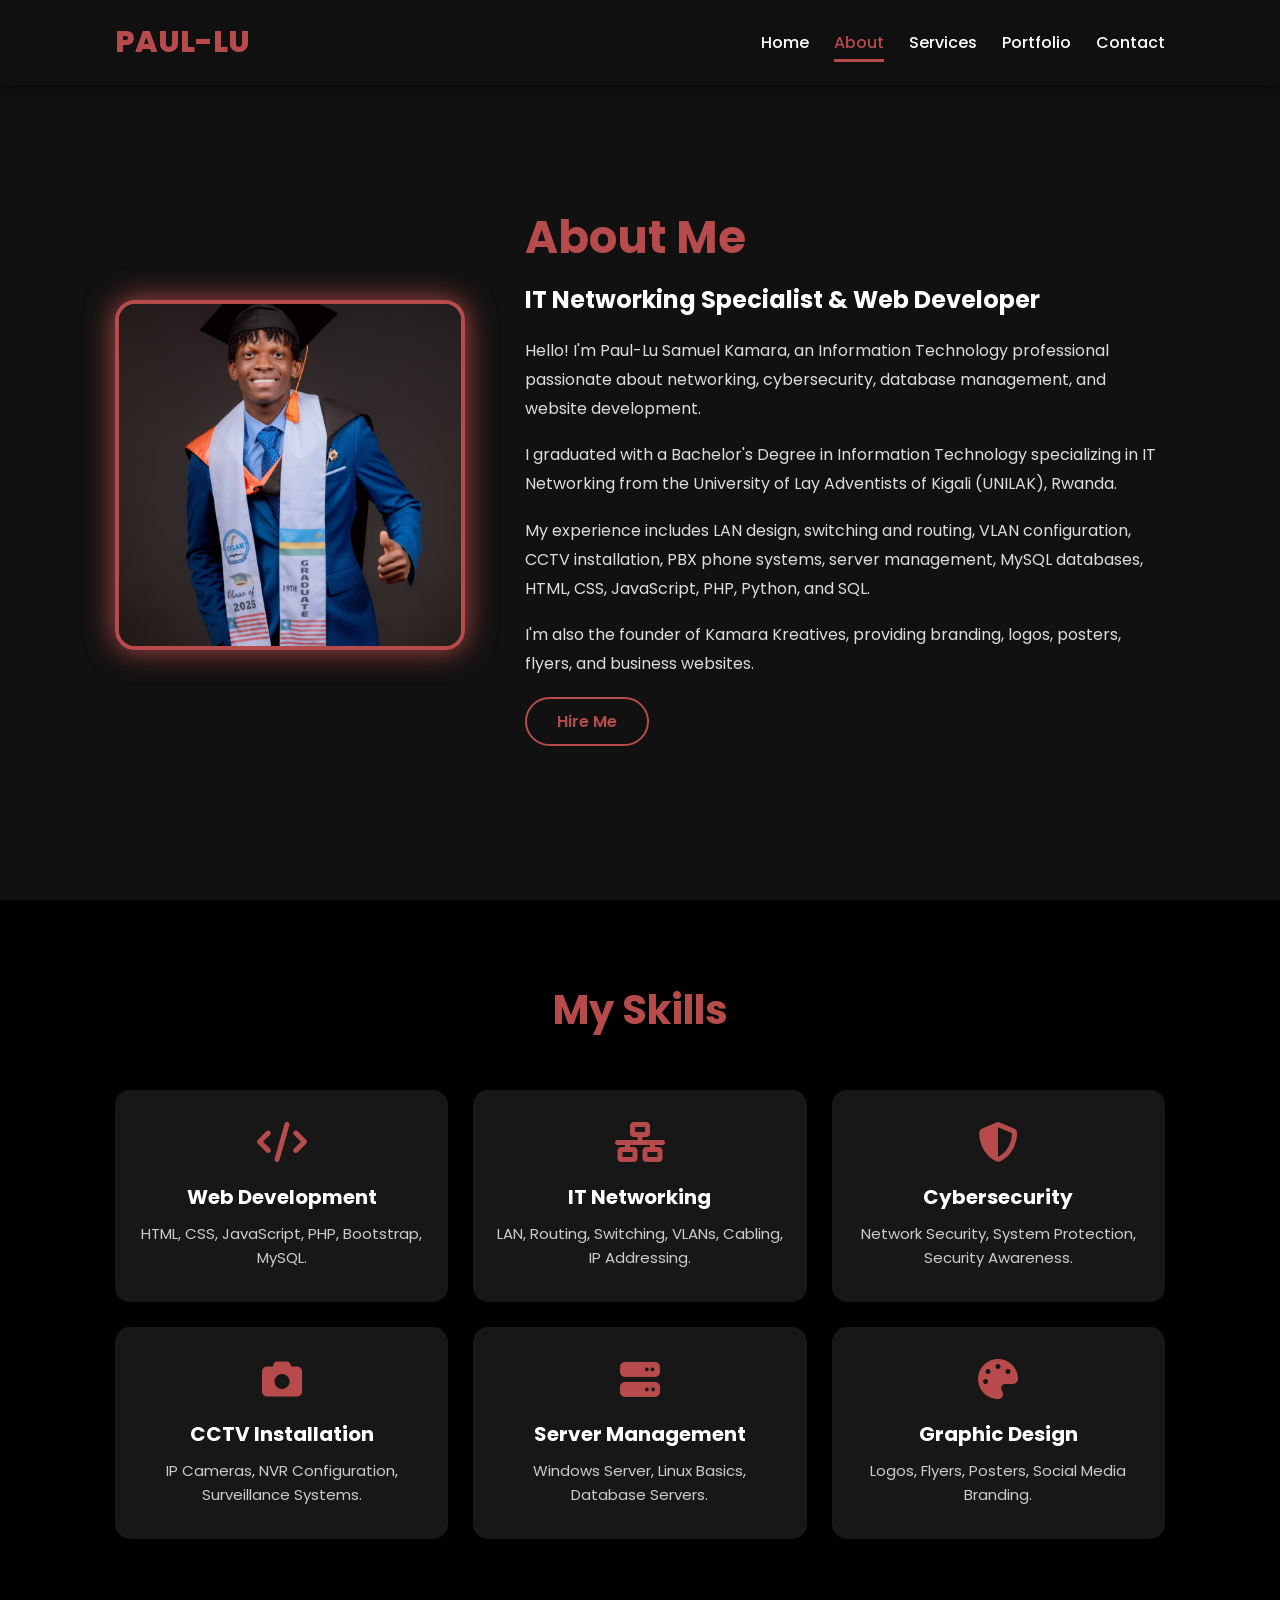
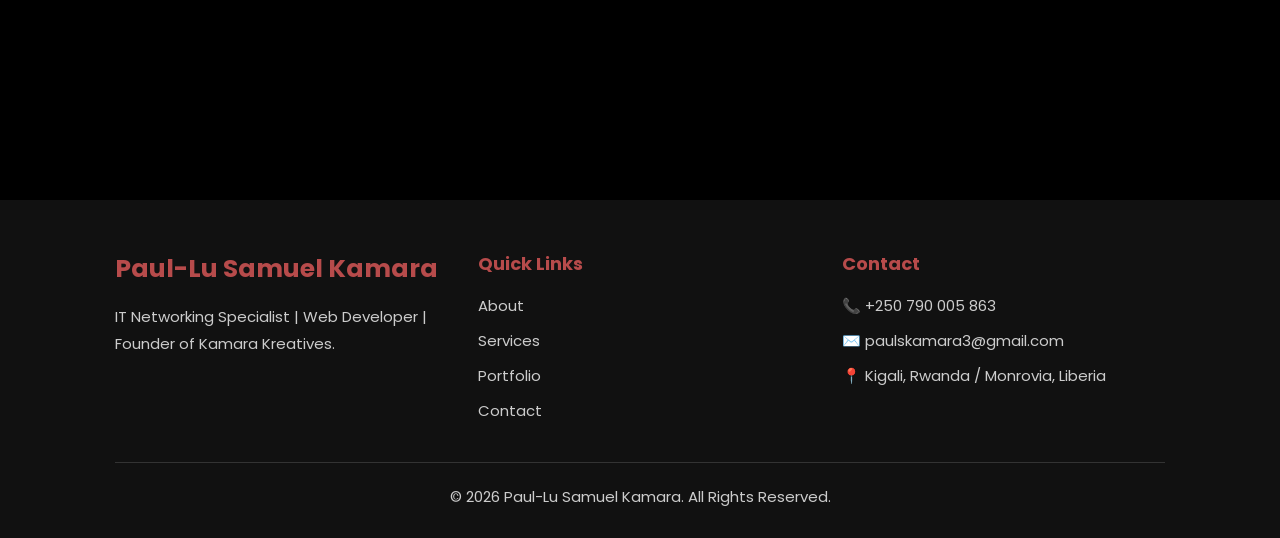
==== about.html @ 8c5c1262 "Add files via upload hi" ====
<!DOCTYPE html>
<html lang="en">
<head>
    <meta charset="UTF-8">
    <meta name="viewport" content="width=device-width, initial-scale=1.0">
    <title>About Paul-Lu Samuel Kamara</title>

    <link rel="stylesheet"
          href="https://cdnjs.cloudflare.com/ajax/libs/font-awesome/6.5.2/css/all.min.css">
    <link rel="stylesheet" href="style.css">
</head>

<body>

<header class="header">
    <a href="index.html" class="logo">PAUL-LU</a>

    <nav class="navbar">
        <ul>
            <li><a href="index.html">Home</a></li>
            <li><a href="about.html" class="active">About</a></li>
            <li><a href="services.html">Services</a></li>
            <li><a href="portfolio.html">Portfolio</a></li>
            <li><a href="contact.html">Contact</a></li>
        </ul>
    </nav>
</header>

<!-- ABOUT -->
<section class="about">
    <div class="about-img">
        <img src="Paul-Lu.jpeg" alt="Paul-Lu Samuel Kamara">
    </div>

    <div class="about-content">
        <h1>About Me</h1>
        <h3>IT Networking Specialist & Web Developer</h3>

        <p>
            Hello! I'm Paul-Lu Samuel Kamara, an Information Technology professional
            passionate about networking, cybersecurity, database management,
            and website development.
        </p>

        <p>
            I graduated with a Bachelor's Degree in Information Technology
            specializing in IT Networking from the University of Lay Adventists of Kigali (UNILAK), Rwanda.
        </p>

        <p>
            My experience includes LAN design, switching and routing,
            VLAN configuration, CCTV installation, PBX phone systems,
            server management, MySQL databases, HTML, CSS, JavaScript,
            PHP, Python, and SQL.
        </p>

        <p>
            I'm also the founder of Kamara Kreatives, providing branding,
            logos, posters, flyers, and business websites.
        </p>

        <a href="contact.html" class="btn">Hire Me</a>
    </div>
</section>

<!-- SKILLS -->
<section class="skills">
    <div class="section-title">
        <h1>My Skills</h1>
    </div>

    <div class="skills-grid">
        <div class="skill-box">
            <i class="fa-solid fa-code"></i>
            <h3>Web Development</h3>
            <p>HTML, CSS, JavaScript, PHP, Bootstrap, MySQL.</p>
        </div>

        <div class="skill-box">
            <i class="fa-solid fa-network-wired"></i>
            <h3>IT Networking</h3>
            <p>LAN, Routing, Switching, VLANs, Cabling, IP Addressing.</p>
        </div>

        <div class="skill-box">
            <i class="fa-solid fa-shield-halved"></i>
            <h3>Cybersecurity</h3>
            <p>Network Security, System Protection, Security Awareness.</p>
        </div>

        <div class="skill-box">
            <i class="fa-solid fa-camera"></i>
            <h3>CCTV Installation</h3>
            <p>IP Cameras, NVR Configuration, Surveillance Systems.</p>
        </div>

        <div class="skill-box">
            <i class="fa-solid fa-server"></i>
            <h3>Server Management</h3>
            <p>Windows Server, Linux Basics, Database Servers.</p>
        </div>

        <div class="skill-box">
            <i class="fa-solid fa-palette"></i>
            <h3>Graphic Design</h3>
            <p>Logos, Flyers, Posters, Social Media Branding.</p>
        </div>
    </div>
</section>

<footer class="footer">
    <div class="footer-container">
        <div>
            <h2>Paul-Lu Samuel Kamara</h2>
            <p>IT Networking Specialist | Web Developer | Founder of Kamara Kreatives.</p>
        </div>

        <div>
            <h3>Quick Links</h3>
            <a href="about.html">About</a>
            <a href="services.html">Services</a>
            <a href="portfolio.html">Portfolio</a>
            <a href="contact.html">Contact</a>
        </div>

        <div>
            <h3>Contact</h3>
            <p>📞 +250 790 005 863</p>
            <p>✉️ paulskamara3@gmail.com</p>
            <p>📍 Kigali, Rwanda / Monrovia, Liberia</p>
        </div>
    </div>

    <hr>

    <p class="copyright">
        © 2026 Paul-Lu Samuel Kamara. All Rights Reserved.
    </p>
</footer>

</body>
</html>
---- style.css ----
/* =========================================================
   PAUL-LU SAMUEL KAMARA PORTFOLIO
   MAIN STYLE SHEET
========================================================= */

/* =========================================================
   GOOGLE FONT
========================================================= */

@import url('https://fonts.googleapis.com/css2?family=Poppins:wght@100;200;300;400;500;600;700;800&display=swap');


/* =========================================================
   GLOBAL RESET
========================================================= */

* {
    margin: 0;
    padding: 0;
    box-sizing: border-box;
    text-decoration: none;
    list-style: none;
    border: none;
    outline: none;
    font-family: 'Poppins', sans-serif;
    scroll-behavior: smooth;
}

html {
    font-size: 62.5%;
}

body {
    width: 100%;
    min-height: 100vh;
    overflow-x: hidden;
    background: #000;
    color: #fff;
}


/* =========================================================
   COLORS
========================================================= */

/*
   Main Red: #b74b4b
   Black:    #000000
   Dark:     #111111
   White:    #ffffff
*/


/* =========================================================
   HEADER
========================================================= */

header {
    position: fixed;
    top: 0;
    left: 0;
    width: 100%;
    padding: 2rem 9%;
    background: rgba(17, 17, 17, 0.97);
    display: flex;
    justify-content: space-between;
    align-items: center;
    box-shadow: 0 2px 15px rgba(0, 0, 0, 0.5);
    z-index: 1000;
}


/* =========================================================
   LOGO
========================================================= */

.logo {
    font-size: 3rem;
    color: #b74b4b;
    font-weight: 800;
    cursor: pointer;
    transition: 0.3s ease;
}

.logo:hover {
    color: #fff;
    transform: scale(1.08);
}


/* =========================================================
   NAVIGATION
========================================================= */

nav {
    display: flex;
    align-items: center;
    gap: 3rem;
}

nav ul {
    display: flex;
    align-items: center;
    gap: 2.5rem;
}

nav ul li a {
    color: #fff;
    font-size: 1.6rem;
    font-weight: 500;
    transition: 0.3s ease;
    padding-bottom: 0.5rem;
    border-bottom: 3px solid transparent;
}

nav ul li a:hover,
nav ul li a.active {
    color: #b74b4b;
    border-bottom: 3px solid #b74b4b;
}


/* =========================================================
   SEARCH FORM
========================================================= */

.search-form {
    display: flex;
    align-items: center;
    border: 2px solid #b74b4b;
    border-radius: 3rem;
    overflow: hidden;
}

.search-form input {
    width: 18rem;
    padding: 1rem 1.5rem;
    background: transparent;
    color: #fff;
    font-size: 1.4rem;
}

.search-form input::placeholder {
    color: #ccc;
}

.search-form button {
    background: #b74b4b;
    color: #fff;
    padding: 1rem 1.5rem;
    cursor: pointer;
    font-size: 1.5rem;
    transition: 0.3s ease;
}

.search-form button:hover {
    background: #fff;
    color: #b74b4b;
}


/* =========================================================
   GENERAL SECTION
========================================================= */

section {
    width: 100%;
    min-height: 100vh;
    padding: 10rem 9% 5rem;
}


/* =========================================================
   HOME SECTION
========================================================= */

.home {
    display: flex;
    justify-content: center;
    align-items: center;
    gap: 8rem;
    background: #000;
}


/* =========================================================
   HOME IMAGE
========================================================= */

.home-img {
    display: flex;
    justify-content: center;
    align-items: center;
}

.home-img img {
    width: 33rem;
    height: 33rem;
    object-fit: cover;
    border-radius: 50%;
    border: 4px solid #b74b4b;
    box-shadow: 0 0 30px #b74b4b;
    cursor: pointer;
    transition: 0.4s ease;
}

.home-img img:hover {
    transform: scale(1.05);
    box-shadow: 0 0 45px #b74b4b;
}


/* =========================================================
   HOME CONTENT
========================================================= */

.home-content {
    max-width: 65rem;
}

.home-content h1 {
    font-size: 5rem;
    font-weight: 700;
    color: #fff;
}

.home-content h2 {
    font-size: 3.5rem;
    font-weight: 700;
    margin-top: 0.5rem;
}

.home-content h2 span {
    color: #b74b4b;
}

.home-content h3 {
    font-size: 2.8rem;
    margin: 1rem 0;
}

.home-content p {
    font-size: 1.6rem;
    color: #ddd;
    line-height: 1.8;
    margin: 2rem 0;
}


/* =========================================================
   TYPING TEXT
========================================================= */

.typing-text {
    font-size: 2.8rem;
    font-weight: 600;
    margin-top: 1rem;
}

.typing-text span {
    position: relative;
    color: #b74b4b;
}

.typing-text span::before {
    content: "Web Developer";
    color: #b74b4b;
    animation: words 15s infinite;
}

.typing-text span::after {
    content: "";
    position: absolute;
    right: -8px;
    top: 0;
    width: 3px;
    height: 100%;
    background: #b74b4b;
    animation: cursor 0.8s infinite;
}


/* =========================================================
   TYPING ANIMATIONS
========================================================= */

@keyframes cursor {

    0%,
    50% {
        opacity: 1;
    }

    51%,
    100% {
        opacity: 0;
    }
}

@keyframes words {

    0%,
    20% {
        content: "Web Developer";
    }

    21%,
    40% {
        content: "IT Networking Specialist";
    }

    41%,
    60% {
        content: "PHP & MySQL Developer";
    }

    61%,
    80% {
        content: "Graphic Designer";
    }

    81%,
    100% {
        content: "Founder of Kamara Kreatives";
    }
}


/* =========================================================
   BUTTON
========================================================= */

.btn {
    display: inline-block;
    padding: 1rem 3rem;
    background: transparent;
    color: #b74b4b;
    border: 2px solid #b74b4b;
    border-radius: 4rem;
    font-size: 1.6rem;
    font-weight: 600;
    transition: 0.3s ease;
    cursor: pointer;
}

.btn:hover {
    background: #b74b4b;
    color: #000;
    box-shadow: 0 0 25px #b74b4b;
    transform: translateY(-3px);
}


/* =========================================================
   SOCIAL ICONS
========================================================= */

.social-icons {
    display: flex;
    gap: 1.5rem;
    margin-top: 3rem;
}

.social-icons a {
    width: 4.5rem;
    height: 4.5rem;
    display: flex;
    justify-content: center;
    align-items: center;
    border: 2px solid #b74b4b;
    border-radius: 50%;
    color: #b74b4b;
    font-size: 2rem;
    transition: 0.3s ease;
}

.social-icons a:hover {
    background: #b74b4b;
    color: #000;
    transform: translateY(-6px) scale(1.05);
    box-shadow: 0 0 20px #b74b4b;
}


/* =========================================================
   ABOUT SECTION
========================================================= */

.about {
    display: flex;
    justify-content: center;
    align-items: center;
    gap: 6rem;
    background: #111;
    padding-top: 12rem;
    padding-bottom: 7rem;
    flex-wrap: wrap;
}


/* =========================================================
   ABOUT IMAGE
========================================================= */

.about-img {
    display: flex;
    justify-content: center;
    align-items: center;
}

.about-img img {
    width: 35rem;
    height: 35rem;
    object-fit: cover;
    border-radius: 2rem;
    border: 4px solid #b74b4b;
    box-shadow: 0 0 30px #b74b4b;
    transition: 0.4s ease;
}

.about-img img:hover {
    transform: scale(1.03);
}


/* =========================================================
   ABOUT CONTENT
========================================================= */

.about-content {
    flex: 1;
    min-width: 30rem;
    max-width: 70rem;
}

.about-content h1 {
    font-size: 4.5rem;
    color: #b74b4b;
    margin-bottom: 1rem;
}

.about-content h3 {
    font-size: 2.4rem;
    color: #fff;
    margin-bottom: 2rem;
}

.about-content p {
    font-size: 1.6rem;
    line-height: 1.8;
    color: #ddd;
    margin-bottom: 1.8rem;
}


/* =========================================================
   SECTION TITLE
========================================================= */

.section-title {
    text-align: center;
    margin-bottom: 5rem;
}

.section-title h1 {
    font-size: 4rem;
    color: #b74b4b;
}

.section-title p {
    font-size: 1.6rem;
    color: #ccc;
    margin-top: 1rem;
}


/* =========================================================
   SKILLS SECTION
========================================================= */

.skills {
    background: #000;
    padding: 8rem 9%;
}

.skills-grid {
    display: grid;
    grid-template-columns: repeat(
        auto-fit,
        minmax(25rem, 1fr)
    );
    gap: 2.5rem;
}


/* =========================================================
   SKILL BOX
========================================================= */

.skill-box {
    background: #171717;
    padding: 3rem 2rem;
    border-radius: 1.5rem;
    text-align: center;
    border: 2px solid transparent;
    transition: 0.4s ease;
}

.skill-box:hover {
    border-color: #b74b4b;
    transform: translateY(-1rem);
    box-shadow: 0 0 25px rgba(183, 75, 75, 0.5);
}

.skill-box i {
    font-size: 4rem;
    color: #b74b4b;
    margin-bottom: 2rem;
}

.skill-box h3 {
    font-size: 2rem;
    color: #fff;
    margin-bottom: 1rem;
}

.skill-box p {
    font-size: 1.5rem;
    line-height: 1.6;
    color: #ccc;
}


/* =========================================================
   PRODUCTS / SERVICES
========================================================= */

.products {
    width: 100%;
    min-height: auto;
    padding: 8rem 9%;
    background: #111;
}

.products-content-one {
    text-align: center;
    margin-bottom: 4rem;
}

.products-content-one .text-1 {
    font-size: 4rem;
    color: #b74b4b;
}


/* =========================================================
   CARD CONTAINER
========================================================= */

.card-container {
    display: grid;
    grid-template-columns: repeat(
        auto-fit,
        minmax(25rem, 1fr)
    );
    gap: 2.5rem;
}


/* =========================================================
   CARDS
========================================================= */

.card {
    background: #1b1b1b;
    display: flex;
    flex-direction: column;
    align-items: center;
    text-align: center;
    padding: 3rem 2rem;
    border: 2px solid #333;
    border-radius: 2rem;
    transition: 0.4s ease;
}

.card:hover {
    background: #b74b4b;
    border-color: #b74b4b;
    transform: translateY(-1rem);
    box-shadow: 0 0 25px rgba(183, 75, 75, 0.5);
}

.card i {
    font-size: 5rem;
    color: #b74b4b;
    margin-bottom: 1.5rem;
    transition: 0.3s ease;
}

.card h1 {
    font-size: 2.2rem;
    color: #fff;
    margin-bottom: 1rem;
}

.card p {
    font-size: 1.5rem;
    line-height: 1.7;
    color: #ccc;
}

.card:hover i,
.card:hover h1,
.card:hover p {
    color: #000;
}


/* =========================================================
   READ MORE BUTTON
========================================================= */

.read-more {
    display: inline-block;
    width: 12rem;
    padding: 1rem;
    margin-top: 2rem;
    background: #b74b4b;
    color: #fff;
    border-radius: 3rem;
    font-size: 1.3rem;
    font-weight: 600;
    transition: 0.3s ease;
}

.read-more:hover {
    background: #fff;
    color: #b74b4b;
}


/* =========================================================
   FOOTER
========================================================= */

.footer {
    width: 100%;
    background: #111;
    padding: 5rem 9% 2rem;
}

.footer-container {
    display: grid;
    grid-template-columns: repeat(
        auto-fit,
        minmax(25rem, 1fr)
    );
    gap: 4rem;
}

.footer h2 {
    font-size: 2.5rem;
    color: #b74b4b;
    margin-bottom: 1.5rem;
}

.footer h3 {
    font-size: 1.8rem;
    color: #b74b4b;
    margin-bottom: 1.5rem;
}

.footer p,
.footer a {
    display: block;
    color: #ccc;
    font-size: 1.5rem;
    line-height: 1.8;
    margin-bottom: 0.8rem;
}

.footer a {
    transition: 0.3s ease;
}

.footer a:hover {
    color: #b74b4b;
    padding-left: 5px;
}

.footer hr {
    border: 0;
    border-top: 1px solid #333;
    margin: 3rem 0 2rem;
}

.copyright {
    text-align: center;
    color: #888;
    font-size: 1.4rem;
}


/* =========================================================
   FOOTER SOCIALS
========================================================= */

.socials {
    display: flex;
    gap: 1rem;
    margin-top: 1.5rem;
}

.socials a {
    width: 4rem;
    height: 4rem;
    display: flex;
    justify-content: center;
    align-items: center;
    border-radius: 50%;
    background: #222;
    color: #fff;
    font-size: 1.8rem;
    transition: 0.3s ease;
}

.socials a:hover {
    background: #b74b4b;
    color: #000;
    transform: translateY(-5px);
}


/* =========================================================
   HERO SECTION
   FOR FUTURE PAGES
========================================================= */

.hero {
    width: 100%;
    min-height: 100vh;
    display: flex;
    justify-content: space-between;
    align-items: center;
    padding: 12rem 9% 6rem;
    background: #111;
}

.hero .content-one {
    max-width: 60rem;
}

.hero .content-one .text-1 {
    color: #fff;
    font-size: 5rem;
}

.hero .content-one .text-2 {
    color: #fff;
    font-size: 3rem;
}

.hero .content-one .text-3 {
    color: #b74b4b;
    font-size: 1.8rem;
}


/* =========================================================
   LEARN MORE
========================================================= */

.learn-more {
    display: inline-block;
    background: #b74b4b;
    padding: 1rem 2rem;
    color: #fff;
    margin-top: 1rem;
    font-size: 1.5rem;
    font-weight: 600;
    border-radius: 3rem;
    transition: 0.3s ease;
}

.learn-more:hover {
    background: #fff;
    color: #b74b4b;
}


/* =========================================================
   TABLET
========================================================= */

@media (max-width: 1100px) {

    html {
        font-size: 58%;
    }

    header {
        padding: 2rem 5%;
    }

    section {
        padding-left: 5%;
        padding-right: 5%;
    }

    .home {
        gap: 5rem;
    }

    .home-img img {
        width: 28rem;
        height: 28rem;
    }

}


/* =========================================================
   TABLET / SMALL LAPTOP
========================================================= */

@media (max-width: 900px) {

    header {
        flex-direction: column;
        gap: 1.5rem;
    }

    nav {
        flex-direction: column;
        width: 100%;
    }

    nav ul {
        justify-content: center;
        flex-wrap: wrap;
    }

    .search-form {
        width: 100%;
        max-width: 32rem;
    }

    .search-form input {
        width: 100%;
    }

    .home {
        flex-direction: column-reverse;
        text-align: center;
        gap: 4rem;
        padding-top: 18rem;
    }

    .home-content {
        max-width: 70rem;
    }

    .social-icons {
        justify-content: center;
    }

    .about {
        flex-direction: column;
        text-align: center;
        padding-top: 18rem;
    }

    .about-content {
        max-width: 70rem;
    }

    .hero {
        flex-direction: column;
        text-align: center;
        padding-top: 18rem;
    }

}


/* =========================================================
   MOBILE
========================================================= */

@media (max-width: 768px) {

    html {
        font-size: 55%;
    }

    header {
        padding: 1.5rem 4%;
    }

    .logo {
        font-size: 2.5rem;
    }

    nav ul {
        gap: 1.2rem;
    }

    nav ul li a {
        font-size: 1.4rem;
    }

    .home {
        padding-left: 5%;
        padding-right: 5%;
    }

    .home-img img {
        width: 24rem;
        height: 24rem;
    }

    .home-content h1 {
        font-size: 4rem;
    }

    .home-content h2 {
        font-size: 2.7rem;
    }

    .home-content h3 {
        font-size: 2.3rem;
    }

    .home-content p {
        font-size: 1.5rem;
    }

    .typing-text {
        font-size: 2.2rem;
    }

    .about-img img {
        width: 25rem;
        height: 25rem;
    }

    .about-content h1 {
        font-size: 3.8rem;
    }

    .about-content h3 {
        font-size: 2rem;
    }

    .about-content p {
        font-size: 1.5rem;
    }

    .section-title h1 {
        font-size: 3.5rem;
    }

    .products-content-one .text-1 {
        font-size: 3.5rem;
    }

    .footer {
        text-align: center;
    }

    .socials {
        justify-content: center;
    }

}


/* =========================================================
   SMALL PHONES
========================================================= */

@media (max-width: 480px) {

    html {
        font-size: 50%;
    }

    header {
        padding: 1.2rem 3%;
    }

    .logo {
        font-size: 2.2rem;
    }

    nav ul {
        gap: 0.8rem;
    }

    nav ul li a {
        font-size: 1.3rem;
    }

    .search-form {
        max-width: 25rem;
    }

    .home-img img {
        width: 20rem;
        height: 20rem;
    }

    .home-content h1 {
        font-size: 3.5rem;
    }

    .home-content h2 {
        font-size: 2.3rem;
    }

    .home-content h3 {
        font-size: 2rem;
    }

    .home-content p {
        font-size: 1.4rem;
    }

    .typing-text {
        font-size: 1.8rem;
    }

    .social-icons a {
        width: 4rem;
        height: 4rem;
        font-size: 1.7rem;
    }

    .about-img img {
        width: 20rem;
        height: 20rem;
    }

    .about-content h1 {
        font-size: 3.2rem;
    }

    .card {
        padding: 2.5rem 1.5rem;
    }

    .card h1 {
        font-size: 2rem;
    }

    .footer {
        padding-left: 5%;
        padding-right: 5%;
    }

}
/* =========================================================
   CONTACT PAGE
========================================================= */

.contact-section {
    min-height: 100vh;
    background: #000;
    padding: 14rem 9% 8rem;
}


/* =========================================================
   CONTACT CONTAINER
========================================================= */

.contact-container {
    max-width: 120rem;
    margin: 0 auto;

    display: grid;
    grid-template-columns: 1fr 1.2fr;

    gap: 5rem;
}


/* =========================================================
   CONTACT INFORMATION
========================================================= */

.contact-info {
    background: #111;
    padding: 4rem 3.5rem;

    border-radius: 2rem;
    border: 2px solid #222;

    box-shadow: 0 0 25px rgba(0, 0, 0, 0.5);
}


.contact-info h2 {
    font-size: 3rem;
    color: #b74b4b;
    margin-bottom: 1.5rem;
}


.contact-intro {
    font-size: 1.5rem;
    line-height: 1.8;
    color: #ccc;
    margin-bottom: 3rem;
}


/* =========================================================
   CONTACT ITEMS
========================================================= */

.contact-item {
    display: flex;
    align-items: flex-start;

    gap: 2rem;

    margin-bottom: 2.5rem;
}


.contact-icon {
    min-width: 5rem;
    width: 5rem;
    height: 5rem;

    display: flex;
    justify-content: center;
    align-items: center;

    background: #b74b4b;
    color: #000;

    border-radius: 50%;

    font-size: 2rem;
}


.contact-item h3 {
    font-size: 1.7rem;
    color: #b74b4b;
    margin-bottom: 0.5rem;
}


.contact-item p,
.contact-item a {
    font-size: 1.4rem;
    color: #ccc;
    line-height: 1.7;
}


.contact-item a:hover {
    color: #b74b4b;
}


/* =========================================================
   CONTACT SOCIALS
========================================================= */

.contact-socials {
    margin-top: 3rem;
}


.contact-socials > h3 {
    font-size: 1.8rem;
    color: #fff;
    margin-bottom: 1.5rem;
}


.contact-socials .social-icons {
    margin-top: 0;
}


/* =========================================================
   CONTACT FORM CONTAINER
========================================================= */

.contact-form-container {
    background: #111;

    padding: 4rem 3.5rem;

    border-radius: 2rem;

    border: 2px solid #222;

    box-shadow: 0 0 25px rgba(0, 0, 0, 0.5);
}


.contact-form-container h2 {
    font-size: 3rem;
    color: #b74b4b;
    margin-bottom: 1rem;
}


.contact-form-container > p {
    font-size: 1.5rem;
    color: #ccc;
    margin-bottom: 3rem;
}


/* =========================================================
   FORM
========================================================= */

.contact-form {
    width: 100%;
}


.form-group {
    margin-bottom: 2rem;
}


.form-group label {
    display: block;

    font-size: 1.5rem;
    font-weight: 600;

    color: #fff;

    margin-bottom: 0.8rem;
}


.form-group input,
.form-group select,
.form-group textarea {

    width: 100%;

    padding: 1.3rem 1.5rem;

    background: #1b1b1b;

    color: #fff;

    border: 2px solid #333;

    border-radius: 1rem;

    font-size: 1.4rem;

    transition: 0.3s ease;
}


.form-group input::placeholder,
.form-group textarea::placeholder {
    color: #888;
}


.form-group input:focus,
.form-group select:focus,
.form-group textarea:focus {

    border-color: #b74b4b;

    box-shadow: 0 0 12px rgba(183, 75, 75, 0.3);
}


.form-group select {
    cursor: pointer;
}


.form-group textarea {
    resize: vertical;
    min-height: 15rem;
}


/* =========================================================
   CONTACT BUTTON
========================================================= */

.contact-btn {
    width: 100%;

    display: flex;
    justify-content: center;
    align-items: center;

    gap: 1rem;

    margin-top: 1rem;
}


/* =========================================================
   CONTACT PAGE TABLET
========================================================= */

@media (max-width: 900px) {

    .contact-section {
        padding-top: 18rem;
    }


    .contact-container {
        grid-template-columns: 1fr;

        max-width: 70rem;
    }

}


/* =========================================================
   CONTACT PAGE MOBILE
========================================================= */

@media (max-width: 768px) {

    .contact-section {
        padding-left: 5%;
        padding-right: 5%;
    }


    .contact-info,
    .contact-form-container {
        padding: 3rem 2rem;
    }


    .contact-info h2,
    .contact-form-container h2 {
        font-size: 2.5rem;
    }


    .contact-item {
        gap: 1.5rem;
    }


    .contact-icon {
        min-width: 4.5rem;
        width: 4.5rem;
        height: 4.5rem;
    }

}


/* =========================================================
   SMALL PHONES
========================================================= */

@media (max-width: 480px) {

    .contact-section {
        padding-left: 4%;
        padding-right: 4%;
    }


    .contact-info,
    .contact-form-container {
        padding: 2.5rem 1.5rem;
    }


    .contact-item {
        gap: 1rem;
    }


    .contact-item p,
    .contact-item a {
        font-size: 1.3rem;
    }


    .form-group input,
    .form-group select,
    .form-group textarea {
        font-size: 1.3rem;
    }

}
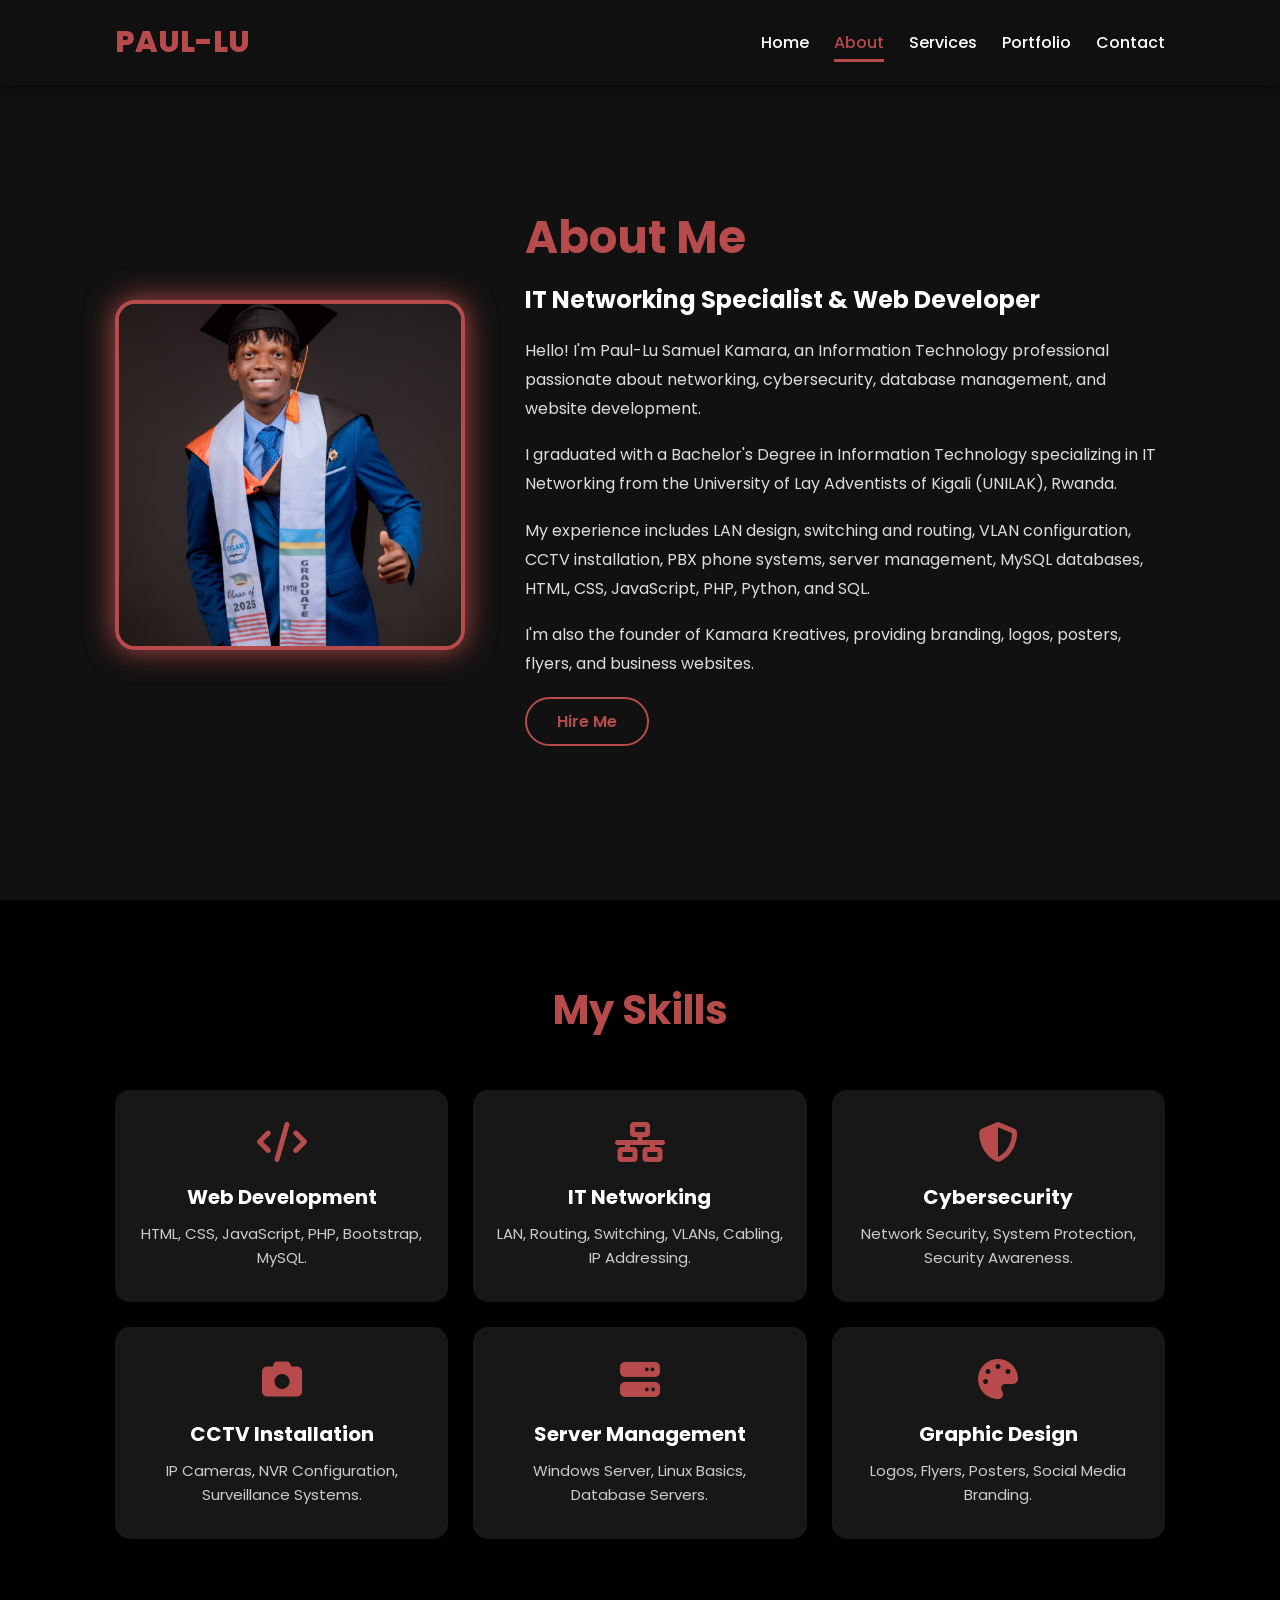
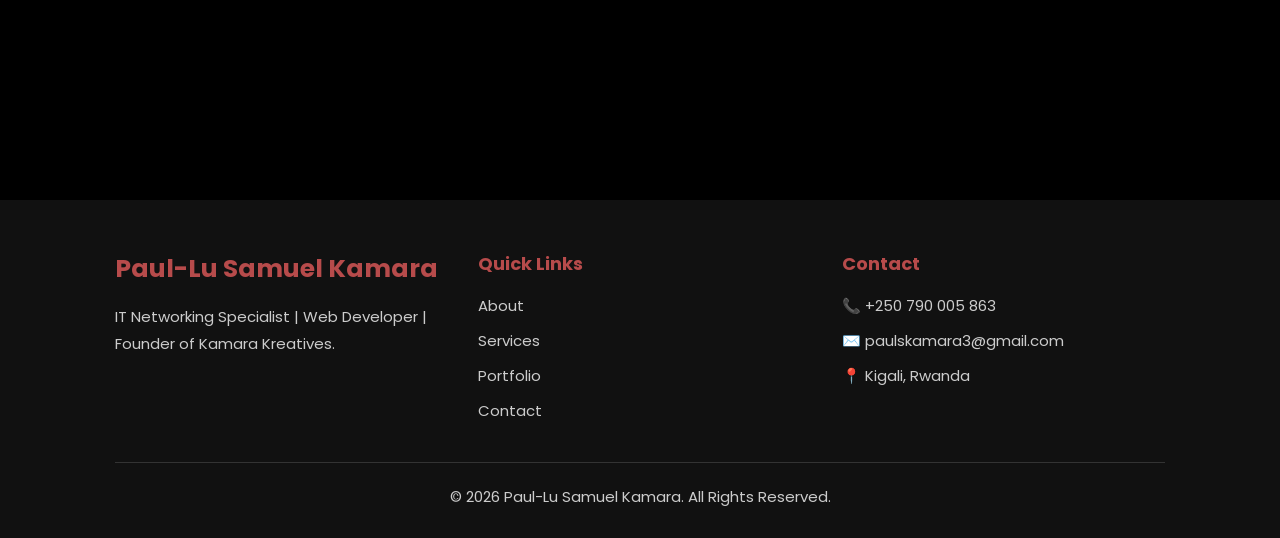
==== commit f5b2a2ea: "ghj" ====
--- a/about.html
+++ b/about.html
@@ -1,142 +1,142 @@
-<!DOCTYPE html>
-<html lang="en">
-<head>
-    <meta charset="UTF-8">
-    <meta name="viewport" content="width=device-width, initial-scale=1.0">
-    <title>About Paul-Lu Samuel Kamara</title>
-
-    <link rel="stylesheet"
-          href="https://cdnjs.cloudflare.com/ajax/libs/font-awesome/6.5.2/css/all.min.css">
-    <link rel="stylesheet" href="style.css">
-</head>
-
-<body>
-
-<header class="header">
-    <a href="index.html" class="logo">PAUL-LU</a>
-
-    <nav class="navbar">
-        <ul>
-            <li><a href="index.html">Home</a></li>
-            <li><a href="about.html" class="active">About</a></li>
-            <li><a href="services.html">Services</a></li>
-            <li><a href="portfolio.html">Portfolio</a></li>
-            <li><a href="contact.html">Contact</a></li>
-        </ul>
-    </nav>
-</header>
-
-<!-- ABOUT -->
-<section class="about">
-    <div class="about-img">
-        <img src="Paul-Lu.jpeg" alt="Paul-Lu Samuel Kamara">
-    </div>
-
-    <div class="about-content">
-        <h1>About Me</h1>
-        <h3>IT Networking Specialist & Web Developer</h3>
-
-        <p>
-            Hello! I'm Paul-Lu Samuel Kamara, an Information Technology professional
-            passionate about networking, cybersecurity, database management,
-            and website development.
-        </p>
-
-        <p>
-            I graduated with a Bachelor's Degree in Information Technology
-            specializing in IT Networking from the University of Lay Adventists of Kigali (UNILAK), Rwanda.
-        </p>
-
-        <p>
-            My experience includes LAN design, switching and routing,
-            VLAN configuration, CCTV installation, PBX phone systems,
-            server management, MySQL databases, HTML, CSS, JavaScript,
-            PHP, Python, and SQL.
-        </p>
-
-        <p>
-            I'm also the founder of Kamara Kreatives, providing branding,
-            logos, posters, flyers, and business websites.
-        </p>
-
-        <a href="contact.html" class="btn">Hire Me</a>
-    </div>
-</section>
-
-<!-- SKILLS -->
-<section class="skills">
-    <div class="section-title">
-        <h1>My Skills</h1>
-    </div>
-
-    <div class="skills-grid">
-        <div class="skill-box">
-            <i class="fa-solid fa-code"></i>
-            <h3>Web Development</h3>
-            <p>HTML, CSS, JavaScript, PHP, Bootstrap, MySQL.</p>
-        </div>
-
-        <div class="skill-box">
-            <i class="fa-solid fa-network-wired"></i>
-            <h3>IT Networking</h3>
-            <p>LAN, Routing, Switching, VLANs, Cabling, IP Addressing.</p>
-        </div>
-
-        <div class="skill-box">
-            <i class="fa-solid fa-shield-halved"></i>
-            <h3>Cybersecurity</h3>
-            <p>Network Security, System Protection, Security Awareness.</p>
-        </div>
-
-        <div class="skill-box">
-            <i class="fa-solid fa-camera"></i>
-            <h3>CCTV Installation</h3>
-            <p>IP Cameras, NVR Configuration, Surveillance Systems.</p>
-        </div>
-
-        <div class="skill-box">
-            <i class="fa-solid fa-server"></i>
-            <h3>Server Management</h3>
-            <p>Windows Server, Linux Basics, Database Servers.</p>
-        </div>
-
-        <div class="skill-box">
-            <i class="fa-solid fa-palette"></i>
-            <h3>Graphic Design</h3>
-            <p>Logos, Flyers, Posters, Social Media Branding.</p>
-        </div>
-    </div>
-</section>
-
-<footer class="footer">
-    <div class="footer-container">
-        <div>
-            <h2>Paul-Lu Samuel Kamara</h2>
-            <p>IT Networking Specialist | Web Developer | Founder of Kamara Kreatives.</p>
-        </div>
-
-        <div>
-            <h3>Quick Links</h3>
-            <a href="about.html">About</a>
-            <a href="services.html">Services</a>
-            <a href="portfolio.html">Portfolio</a>
-            <a href="contact.html">Contact</a>
-        </div>
-
-        <div>
-            <h3>Contact</h3>
-            <p>📞 +250 790 005 863</p>
-            <p>✉️ paulskamara3@gmail.com</p>
-            <p>📍 Kigali, Rwanda / Monrovia, Liberia</p>
-        </div>
-    </div>
-
-    <hr>
-
-    <p class="copyright">
-        © 2026 Paul-Lu Samuel Kamara. All Rights Reserved.
-    </p>
-</footer>
-
-</body>
+<!DOCTYPE html>
+<html lang="en">
+<head>
+    <meta charset="UTF-8">
+    <meta name="viewport" content="width=device-width, initial-scale=1.0">
+    <title>About Paul-Lu Samuel Kamara</title>
+
+    <link rel="stylesheet"
+          href="https://cdnjs.cloudflare.com/ajax/libs/font-awesome/6.5.2/css/all.min.css">
+    <link rel="stylesheet" href="style.css">
+</head>
+
+<body> 
+
+<header class="header">
+    <a href="index.html" class="logo">PAUL-LU</a>
+
+    <nav class="navbar">
+        <ul>
+            <li><a href="index.html">Home</a></li>
+            <li><a href="about.html" class="active">About</a></li>
+            <li><a href="services.html">Services</a></li>
+            <li><a href="portfolio.html">Portfolio</a></li>
+            <li><a href="contact.html">Contact</a></li>
+        </ul>
+    </nav>
+</header>
+
+<!-- ABOUT -->
+<section class="about">
+    <div class="about-img">
+        <img src="/Paul-Lu.jpeg" alt="Paul-Lu Samuel Kamara">
+    </div>
+
+    <div class="about-content">
+        <h1>About Me</h1>
+        <h3>IT Networking Specialist & Web Developer</h3>
+
+        <p>
+            Hello! I'm Paul-Lu Samuel Kamara, an Information Technology professional
+            passionate about networking, cybersecurity, database management,
+            and website development.
+        </p>
+
+        <p>
+            I graduated with a Bachelor's Degree in Information Technology
+            specializing in IT Networking from the University of Lay Adventists of Kigali (UNILAK), Rwanda.
+        </p>
+
+        <p>
+            My experience includes LAN design, switching and routing,
+            VLAN configuration, CCTV installation, PBX phone systems,
+            server management, MySQL databases, HTML, CSS, JavaScript,
+            PHP, Python, and SQL.
+        </p>
+
+        <p>
+            I'm also the founder of Kamara Kreatives, providing branding,
+            logos, posters, flyers, and business websites.
+        </p>
+
+        <a href="contact.html" class="btn">Hire Me</a>
+    </div>
+</section>
+
+<!-- SKILLS -->
+<section class="skills">
+    <div class="section-title">
+        <h1>My Skills</h1>
+    </div>
+
+    <div class="skills-grid">
+        <div class="skill-box">
+            <i class="fa-solid fa-code"></i>
+            <h3>Web Development</h3>
+            <p>HTML, CSS, JavaScript, PHP, Bootstrap, MySQL.</p>
+        </div>
+
+        <div class="skill-box">
+            <i class="fa-solid fa-network-wired"></i>
+            <h3>IT Networking</h3>
+            <p>LAN, Routing, Switching, VLANs, Cabling, IP Addressing.</p>
+        </div>
+
+        <div class="skill-box">
+            <i class="fa-solid fa-shield-halved"></i>
+            <h3>Cybersecurity</h3>
+            <p>Network Security, System Protection, Security Awareness.</p>
+        </div>
+
+        <div class="skill-box">
+            <i class="fa-solid fa-camera"></i>
+            <h3>CCTV Installation</h3>
+            <p>IP Cameras, NVR Configuration, Surveillance Systems.</p>
+        </div>
+
+        <div class="skill-box">
+            <i class="fa-solid fa-server"></i>
+            <h3>Server Management</h3>
+            <p>Windows Server, Linux Basics, Database Servers.</p>
+        </div>
+
+        <div class="skill-box">
+            <i class="fa-solid fa-palette"></i>
+            <h3>Graphic Design</h3>
+            <p>Logos, Flyers, Posters, Social Media Branding.</p>
+        </div>
+    </div>
+</section>
+
+<footer class="footer">
+    <div class="footer-container">
+        <div>
+            <h2>Paul-Lu Samuel Kamara</h2>
+            <p>IT Networking Specialist | Web Developer | Founder of Kamara Kreatives.</p>
+        </div>
+
+        <div>
+            <h3>Quick Links</h3>
+            <a href="about.html">About</a>
+            <a href="services.html">Services</a>
+            <a href="portfolio.html">Portfolio</a>
+            <a href="contact.html">Contact</a>
+        </div>
+
+        <div>
+            <h3>Contact</h3>
+            <p>📞 +250 790 005 863</p>
+            <p>✉️ paulskamara3@gmail.com</p>
+            <p>📍 Kigali, Rwanda </p>
+        </div>
+    </div>
+
+    <hr>
+
+    <p class="copyright">
+        © 2026 Paul-Lu Samuel Kamara. All Rights Reserved.
+    </p>
+</footer>
+
+</body>
 </html>
--- a/style.css
+++ b/style.css
@@ -1,1407 +1,1407 @@
-/* =========================================================
-   PAUL-LU SAMUEL KAMARA PORTFOLIO
-   MAIN STYLE SHEET
-========================================================= */
-
-/* =========================================================
-   GOOGLE FONT
-========================================================= */
-
-@import url('https://fonts.googleapis.com/css2?family=Poppins:wght@100;200;300;400;500;600;700;800&display=swap');
-
-
-/* =========================================================
-   GLOBAL RESET
-========================================================= */
-
-* {
-    margin: 0;
-    padding: 0;
-    box-sizing: border-box;
-    text-decoration: none;
-    list-style: none;
-    border: none;
-    outline: none;
-    font-family: 'Poppins', sans-serif;
-    scroll-behavior: smooth;
-}
-
-html {
-    font-size: 62.5%;
-}
-
-body {
-    width: 100%;
-    min-height: 100vh;
-    overflow-x: hidden;
-    background: #000;
-    color: #fff;
-}
-
-
-/* =========================================================
-   COLORS
-========================================================= */
-
-/*
-   Main Red: #b74b4b
-   Black:    #000000
-   Dark:     #111111
-   White:    #ffffff
-*/
-
-
-/* =========================================================
-   HEADER
-========================================================= */
-
-header {
-    position: fixed;
-    top: 0;
-    left: 0;
-    width: 100%;
-    padding: 2rem 9%;
-    background: rgba(17, 17, 17, 0.97);
-    display: flex;
-    justify-content: space-between;
-    align-items: center;
-    box-shadow: 0 2px 15px rgba(0, 0, 0, 0.5);
-    z-index: 1000;
-}
-
-
-/* =========================================================
-   LOGO
-========================================================= */
-
-.logo {
-    font-size: 3rem;
-    color: #b74b4b;
-    font-weight: 800;
-    cursor: pointer;
-    transition: 0.3s ease;
-}
-
-.logo:hover {
-    color: #fff;
-    transform: scale(1.08);
-}
-
-
-/* =========================================================
-   NAVIGATION
-========================================================= */
-
-nav {
-    display: flex;
-    align-items: center;
-    gap: 3rem;
-}
-
-nav ul {
-    display: flex;
-    align-items: center;
-    gap: 2.5rem;
-}
-
-nav ul li a {
-    color: #fff;
-    font-size: 1.6rem;
-    font-weight: 500;
-    transition: 0.3s ease;
-    padding-bottom: 0.5rem;
-    border-bottom: 3px solid transparent;
-}
-
-nav ul li a:hover,
-nav ul li a.active {
-    color: #b74b4b;
-    border-bottom: 3px solid #b74b4b;
-}
-
-
-/* =========================================================
-   SEARCH FORM
-========================================================= */
-
-.search-form {
-    display: flex;
-    align-items: center;
-    border: 2px solid #b74b4b;
-    border-radius: 3rem;
-    overflow: hidden;
-}
-
-.search-form input {
-    width: 18rem;
-    padding: 1rem 1.5rem;
-    background: transparent;
-    color: #fff;
-    font-size: 1.4rem;
-}
-
-.search-form input::placeholder {
-    color: #ccc;
-}
-
-.search-form button {
-    background: #b74b4b;
-    color: #fff;
-    padding: 1rem 1.5rem;
-    cursor: pointer;
-    font-size: 1.5rem;
-    transition: 0.3s ease;
-}
-
-.search-form button:hover {
-    background: #fff;
-    color: #b74b4b;
-}
-
-
-/* =========================================================
-   GENERAL SECTION
-========================================================= */
-
-section {
-    width: 100%;
-    min-height: 100vh;
-    padding: 10rem 9% 5rem;
-}
-
-
-/* =========================================================
-   HOME SECTION
-========================================================= */
-
-.home {
-    display: flex;
-    justify-content: center;
-    align-items: center;
-    gap: 8rem;
-    background: #000;
-}
-
-
-/* =========================================================
-   HOME IMAGE
-========================================================= */
-
-.home-img {
-    display: flex;
-    justify-content: center;
-    align-items: center;
-}
-
-.home-img img {
-    width: 33rem;
-    height: 33rem;
-    object-fit: cover;
-    border-radius: 50%;
-    border: 4px solid #b74b4b;
-    box-shadow: 0 0 30px #b74b4b;
-    cursor: pointer;
-    transition: 0.4s ease;
-}
-
-.home-img img:hover {
-    transform: scale(1.05);
-    box-shadow: 0 0 45px #b74b4b;
-}
-
-
-/* =========================================================
-   HOME CONTENT
-========================================================= */
-
-.home-content {
-    max-width: 65rem;
-}
-
-.home-content h1 {
-    font-size: 5rem;
-    font-weight: 700;
-    color: #fff;
-}
-
-.home-content h2 {
-    font-size: 3.5rem;
-    font-weight: 700;
-    margin-top: 0.5rem;
-}
-
-.home-content h2 span {
-    color: #b74b4b;
-}
-
-.home-content h3 {
-    font-size: 2.8rem;
-    margin: 1rem 0;
-}
-
-.home-content p {
-    font-size: 1.6rem;
-    color: #ddd;
-    line-height: 1.8;
-    margin: 2rem 0;
-}
-
-
-/* =========================================================
-   TYPING TEXT
-========================================================= */
-
-.typing-text {
-    font-size: 2.8rem;
-    font-weight: 600;
-    margin-top: 1rem;
-}
-
-.typing-text span {
-    position: relative;
-    color: #b74b4b;
-}
-
-.typing-text span::before {
-    content: "Web Developer";
-    color: #b74b4b;
-    animation: words 15s infinite;
-}
-
-.typing-text span::after {
-    content: "";
-    position: absolute;
-    right: -8px;
-    top: 0;
-    width: 3px;
-    height: 100%;
-    background: #b74b4b;
-    animation: cursor 0.8s infinite;
-}
-
-
-/* =========================================================
-   TYPING ANIMATIONS
-========================================================= */
-
-@keyframes cursor {
-
-    0%,
-    50% {
-        opacity: 1;
-    }
-
-    51%,
-    100% {
-        opacity: 0;
-    }
-}
-
-@keyframes words {
-
-    0%,
-    20% {
-        content: "Web Developer";
-    }
-
-    21%,
-    40% {
-        content: "IT Networking Specialist";
-    }
-
-    41%,
-    60% {
-        content: "PHP & MySQL Developer";
-    }
-
-    61%,
-    80% {
-        content: "Graphic Designer";
-    }
-
-    81%,
-    100% {
-        content: "Founder of Kamara Kreatives";
-    }
-}
-
-
-/* =========================================================
-   BUTTON
-========================================================= */
-
-.btn {
-    display: inline-block;
-    padding: 1rem 3rem;
-    background: transparent;
-    color: #b74b4b;
-    border: 2px solid #b74b4b;
-    border-radius: 4rem;
-    font-size: 1.6rem;
-    font-weight: 600;
-    transition: 0.3s ease;
-    cursor: pointer;
-}
-
-.btn:hover {
-    background: #b74b4b;
-    color: #000;
-    box-shadow: 0 0 25px #b74b4b;
-    transform: translateY(-3px);
-}
-
-
-/* =========================================================
-   SOCIAL ICONS
-========================================================= */
-
-.social-icons {
-    display: flex;
-    gap: 1.5rem;
-    margin-top: 3rem;
-}
-
-.social-icons a {
-    width: 4.5rem;
-    height: 4.5rem;
-    display: flex;
-    justify-content: center;
-    align-items: center;
-    border: 2px solid #b74b4b;
-    border-radius: 50%;
-    color: #b74b4b;
-    font-size: 2rem;
-    transition: 0.3s ease;
-}
-
-.social-icons a:hover {
-    background: #b74b4b;
-    color: #000;
-    transform: translateY(-6px) scale(1.05);
-    box-shadow: 0 0 20px #b74b4b;
-}
-
-
-/* =========================================================
-   ABOUT SECTION
-========================================================= */
-
-.about {
-    display: flex;
-    justify-content: center;
-    align-items: center;
-    gap: 6rem;
-    background: #111;
-    padding-top: 12rem;
-    padding-bottom: 7rem;
-    flex-wrap: wrap;
-}
-
-
-/* =========================================================
-   ABOUT IMAGE
-========================================================= */
-
-.about-img {
-    display: flex;
-    justify-content: center;
-    align-items: center;
-}
-
-.about-img img {
-    width: 35rem;
-    height: 35rem;
-    object-fit: cover;
-    border-radius: 2rem;
-    border: 4px solid #b74b4b;
-    box-shadow: 0 0 30px #b74b4b;
-    transition: 0.4s ease;
-}
-
-.about-img img:hover {
-    transform: scale(1.03);
-}
-
-
-/* =========================================================
-   ABOUT CONTENT
-========================================================= */
-
-.about-content {
-    flex: 1;
-    min-width: 30rem;
-    max-width: 70rem;
-}
-
-.about-content h1 {
-    font-size: 4.5rem;
-    color: #b74b4b;
-    margin-bottom: 1rem;
-}
-
-.about-content h3 {
-    font-size: 2.4rem;
-    color: #fff;
-    margin-bottom: 2rem;
-}
-
-.about-content p {
-    font-size: 1.6rem;
-    line-height: 1.8;
-    color: #ddd;
-    margin-bottom: 1.8rem;
-}
-
-
-/* =========================================================
-   SECTION TITLE
-========================================================= */
-
-.section-title {
-    text-align: center;
-    margin-bottom: 5rem;
-}
-
-.section-title h1 {
-    font-size: 4rem;
-    color: #b74b4b;
-}
-
-.section-title p {
-    font-size: 1.6rem;
-    color: #ccc;
-    margin-top: 1rem;
-}
-
-
-/* =========================================================
-   SKILLS SECTION
-========================================================= */
-
-.skills {
-    background: #000;
-    padding: 8rem 9%;
-}
-
-.skills-grid {
-    display: grid;
-    grid-template-columns: repeat(
-        auto-fit,
-        minmax(25rem, 1fr)
-    );
-    gap: 2.5rem;
-}
-
-
-/* =========================================================
-   SKILL BOX
-========================================================= */
-
-.skill-box {
-    background: #171717;
-    padding: 3rem 2rem;
-    border-radius: 1.5rem;
-    text-align: center;
-    border: 2px solid transparent;
-    transition: 0.4s ease;
-}
-
-.skill-box:hover {
-    border-color: #b74b4b;
-    transform: translateY(-1rem);
-    box-shadow: 0 0 25px rgba(183, 75, 75, 0.5);
-}
-
-.skill-box i {
-    font-size: 4rem;
-    color: #b74b4b;
-    margin-bottom: 2rem;
-}
-
-.skill-box h3 {
-    font-size: 2rem;
-    color: #fff;
-    margin-bottom: 1rem;
-}
-
-.skill-box p {
-    font-size: 1.5rem;
-    line-height: 1.6;
-    color: #ccc;
-}
-
-
-/* =========================================================
-   PRODUCTS / SERVICES
-========================================================= */
-
-.products {
-    width: 100%;
-    min-height: auto;
-    padding: 8rem 9%;
-    background: #111;
-}
-
-.products-content-one {
-    text-align: center;
-    margin-bottom: 4rem;
-}
-
-.products-content-one .text-1 {
-    font-size: 4rem;
-    color: #b74b4b;
-}
-
-
-/* =========================================================
-   CARD CONTAINER
-========================================================= */
-
-.card-container {
-    display: grid;
-    grid-template-columns: repeat(
-        auto-fit,
-        minmax(25rem, 1fr)
-    );
-    gap: 2.5rem;
-}
-
-
-/* =========================================================
-   CARDS
-========================================================= */
-
-.card {
-    background: #1b1b1b;
-    display: flex;
-    flex-direction: column;
-    align-items: center;
-    text-align: center;
-    padding: 3rem 2rem;
-    border: 2px solid #333;
-    border-radius: 2rem;
-    transition: 0.4s ease;
-}
-
-.card:hover {
-    background: #b74b4b;
-    border-color: #b74b4b;
-    transform: translateY(-1rem);
-    box-shadow: 0 0 25px rgba(183, 75, 75, 0.5);
-}
-
-.card i {
-    font-size: 5rem;
-    color: #b74b4b;
-    margin-bottom: 1.5rem;
-    transition: 0.3s ease;
-}
-
-.card h1 {
-    font-size: 2.2rem;
-    color: #fff;
-    margin-bottom: 1rem;
-}
-
-.card p {
-    font-size: 1.5rem;
-    line-height: 1.7;
-    color: #ccc;
-}
-
-.card:hover i,
-.card:hover h1,
-.card:hover p {
-    color: #000;
-}
-
-
-/* =========================================================
-   READ MORE BUTTON
-========================================================= */
-
-.read-more {
-    display: inline-block;
-    width: 12rem;
-    padding: 1rem;
-    margin-top: 2rem;
-    background: #b74b4b;
-    color: #fff;
-    border-radius: 3rem;
-    font-size: 1.3rem;
-    font-weight: 600;
-    transition: 0.3s ease;
-}
-
-.read-more:hover {
-    background: #fff;
-    color: #b74b4b;
-}
-
-
-/* =========================================================
-   FOOTER
-========================================================= */
-
-.footer {
-    width: 100%;
-    background: #111;
-    padding: 5rem 9% 2rem;
-}
-
-.footer-container {
-    display: grid;
-    grid-template-columns: repeat(
-        auto-fit,
-        minmax(25rem, 1fr)
-    );
-    gap: 4rem;
-}
-
-.footer h2 {
-    font-size: 2.5rem;
-    color: #b74b4b;
-    margin-bottom: 1.5rem;
-}
-
-.footer h3 {
-    font-size: 1.8rem;
-    color: #b74b4b;
-    margin-bottom: 1.5rem;
-}
-
-.footer p,
-.footer a {
-    display: block;
-    color: #ccc;
-    font-size: 1.5rem;
-    line-height: 1.8;
-    margin-bottom: 0.8rem;
-}
-
-.footer a {
-    transition: 0.3s ease;
-}
-
-.footer a:hover {
-    color: #b74b4b;
-    padding-left: 5px;
-}
-
-.footer hr {
-    border: 0;
-    border-top: 1px solid #333;
-    margin: 3rem 0 2rem;
-}
-
-.copyright {
-    text-align: center;
-    color: #888;
-    font-size: 1.4rem;
-}
-
-
-/* =========================================================
-   FOOTER SOCIALS
-========================================================= */
-
-.socials {
-    display: flex;
-    gap: 1rem;
-    margin-top: 1.5rem;
-}
-
-.socials a {
-    width: 4rem;
-    height: 4rem;
-    display: flex;
-    justify-content: center;
-    align-items: center;
-    border-radius: 50%;
-    background: #222;
-    color: #fff;
-    font-size: 1.8rem;
-    transition: 0.3s ease;
-}
-
-.socials a:hover {
-    background: #b74b4b;
-    color: #000;
-    transform: translateY(-5px);
-}
-
-
-/* =========================================================
-   HERO SECTION
-   FOR FUTURE PAGES
-========================================================= */
-
-.hero {
-    width: 100%;
-    min-height: 100vh;
-    display: flex;
-    justify-content: space-between;
-    align-items: center;
-    padding: 12rem 9% 6rem;
-    background: #111;
-}
-
-.hero .content-one {
-    max-width: 60rem;
-}
-
-.hero .content-one .text-1 {
-    color: #fff;
-    font-size: 5rem;
-}
-
-.hero .content-one .text-2 {
-    color: #fff;
-    font-size: 3rem;
-}
-
-.hero .content-one .text-3 {
-    color: #b74b4b;
-    font-size: 1.8rem;
-}
-
-
-/* =========================================================
-   LEARN MORE
-========================================================= */
-
-.learn-more {
-    display: inline-block;
-    background: #b74b4b;
-    padding: 1rem 2rem;
-    color: #fff;
-    margin-top: 1rem;
-    font-size: 1.5rem;
-    font-weight: 600;
-    border-radius: 3rem;
-    transition: 0.3s ease;
-}
-
-.learn-more:hover {
-    background: #fff;
-    color: #b74b4b;
-}
-
-
-/* =========================================================
-   TABLET
-========================================================= */
-
-@media (max-width: 1100px) {
-
-    html {
-        font-size: 58%;
-    }
-
-    header {
-        padding: 2rem 5%;
-    }
-
-    section {
-        padding-left: 5%;
-        padding-right: 5%;
-    }
-
-    .home {
-        gap: 5rem;
-    }
-
-    .home-img img {
-        width: 28rem;
-        height: 28rem;
-    }
-
-}
-
-
-/* =========================================================
-   TABLET / SMALL LAPTOP
-========================================================= */
-
-@media (max-width: 900px) {
-
-    header {
-        flex-direction: column;
-        gap: 1.5rem;
-    }
-
-    nav {
-        flex-direction: column;
-        width: 100%;
-    }
-
-    nav ul {
-        justify-content: center;
-        flex-wrap: wrap;
-    }
-
-    .search-form {
-        width: 100%;
-        max-width: 32rem;
-    }
-
-    .search-form input {
-        width: 100%;
-    }
-
-    .home {
-        flex-direction: column-reverse;
-        text-align: center;
-        gap: 4rem;
-        padding-top: 18rem;
-    }
-
-    .home-content {
-        max-width: 70rem;
-    }
-
-    .social-icons {
-        justify-content: center;
-    }
-
-    .about {
-        flex-direction: column;
-        text-align: center;
-        padding-top: 18rem;
-    }
-
-    .about-content {
-        max-width: 70rem;
-    }
-
-    .hero {
-        flex-direction: column;
-        text-align: center;
-        padding-top: 18rem;
-    }
-
-}
-
-
-/* =========================================================
-   MOBILE
-========================================================= */
-
-@media (max-width: 768px) {
-
-    html {
-        font-size: 55%;
-    }
-
-    header {
-        padding: 1.5rem 4%;
-    }
-
-    .logo {
-        font-size: 2.5rem;
-    }
-
-    nav ul {
-        gap: 1.2rem;
-    }
-
-    nav ul li a {
-        font-size: 1.4rem;
-    }
-
-    .home {
-        padding-left: 5%;
-        padding-right: 5%;
-    }
-
-    .home-img img {
-        width: 24rem;
-        height: 24rem;
-    }
-
-    .home-content h1 {
-        font-size: 4rem;
-    }
-
-    .home-content h2 {
-        font-size: 2.7rem;
-    }
-
-    .home-content h3 {
-        font-size: 2.3rem;
-    }
-
-    .home-content p {
-        font-size: 1.5rem;
-    }
-
-    .typing-text {
-        font-size: 2.2rem;
-    }
-
-    .about-img img {
-        width: 25rem;
-        height: 25rem;
-    }
-
-    .about-content h1 {
-        font-size: 3.8rem;
-    }
-
-    .about-content h3 {
-        font-size: 2rem;
-    }
-
-    .about-content p {
-        font-size: 1.5rem;
-    }
-
-    .section-title h1 {
-        font-size: 3.5rem;
-    }
-
-    .products-content-one .text-1 {
-        font-size: 3.5rem;
-    }
-
-    .footer {
-        text-align: center;
-    }
-
-    .socials {
-        justify-content: center;
-    }
-
-}
-
-
-/* =========================================================
-   SMALL PHONES
-========================================================= */
-
-@media (max-width: 480px) {
-
-    html {
-        font-size: 50%;
-    }
-
-    header {
-        padding: 1.2rem 3%;
-    }
-
-    .logo {
-        font-size: 2.2rem;
-    }
-
-    nav ul {
-        gap: 0.8rem;
-    }
-
-    nav ul li a {
-        font-size: 1.3rem;
-    }
-
-    .search-form {
-        max-width: 25rem;
-    }
-
-    .home-img img {
-        width: 20rem;
-        height: 20rem;
-    }
-
-    .home-content h1 {
-        font-size: 3.5rem;
-    }
-
-    .home-content h2 {
-        font-size: 2.3rem;
-    }
-
-    .home-content h3 {
-        font-size: 2rem;
-    }
-
-    .home-content p {
-        font-size: 1.4rem;
-    }
-
-    .typing-text {
-        font-size: 1.8rem;
-    }
-
-    .social-icons a {
-        width: 4rem;
-        height: 4rem;
-        font-size: 1.7rem;
-    }
-
-    .about-img img {
-        width: 20rem;
-        height: 20rem;
-    }
-
-    .about-content h1 {
-        font-size: 3.2rem;
-    }
-
-    .card {
-        padding: 2.5rem 1.5rem;
-    }
-
-    .card h1 {
-        font-size: 2rem;
-    }
-
-    .footer {
-        padding-left: 5%;
-        padding-right: 5%;
-    }
-
-}
-/* =========================================================
-   CONTACT PAGE
-========================================================= */
-
-.contact-section {
-    min-height: 100vh;
-    background: #000;
-    padding: 14rem 9% 8rem;
-}
-
-
-/* =========================================================
-   CONTACT CONTAINER
-========================================================= */
-
-.contact-container {
-    max-width: 120rem;
-    margin: 0 auto;
-
-    display: grid;
-    grid-template-columns: 1fr 1.2fr;
-
-    gap: 5rem;
-}
-
-
-/* =========================================================
-   CONTACT INFORMATION
-========================================================= */
-
-.contact-info {
-    background: #111;
-    padding: 4rem 3.5rem;
-
-    border-radius: 2rem;
-    border: 2px solid #222;
-
-    box-shadow: 0 0 25px rgba(0, 0, 0, 0.5);
-}
-
-
-.contact-info h2 {
-    font-size: 3rem;
-    color: #b74b4b;
-    margin-bottom: 1.5rem;
-}
-
-
-.contact-intro {
-    font-size: 1.5rem;
-    line-height: 1.8;
-    color: #ccc;
-    margin-bottom: 3rem;
-}
-
-
-/* =========================================================
-   CONTACT ITEMS
-========================================================= */
-
-.contact-item {
-    display: flex;
-    align-items: flex-start;
-
-    gap: 2rem;
-
-    margin-bottom: 2.5rem;
-}
-
-
-.contact-icon {
-    min-width: 5rem;
-    width: 5rem;
-    height: 5rem;
-
-    display: flex;
-    justify-content: center;
-    align-items: center;
-
-    background: #b74b4b;
-    color: #000;
-
-    border-radius: 50%;
-
-    font-size: 2rem;
-}
-
-
-.contact-item h3 {
-    font-size: 1.7rem;
-    color: #b74b4b;
-    margin-bottom: 0.5rem;
-}
-
-
-.contact-item p,
-.contact-item a {
-    font-size: 1.4rem;
-    color: #ccc;
-    line-height: 1.7;
-}
-
-
-.contact-item a:hover {
-    color: #b74b4b;
-}
-
-
-/* =========================================================
-   CONTACT SOCIALS
-========================================================= */
-
-.contact-socials {
-    margin-top: 3rem;
-}
-
-
-.contact-socials > h3 {
-    font-size: 1.8rem;
-    color: #fff;
-    margin-bottom: 1.5rem;
-}
-
-
-.contact-socials .social-icons {
-    margin-top: 0;
-}
-
-
-/* =========================================================
-   CONTACT FORM CONTAINER
-========================================================= */
-
-.contact-form-container {
-    background: #111;
-
-    padding: 4rem 3.5rem;
-
-    border-radius: 2rem;
-
-    border: 2px solid #222;
-
-    box-shadow: 0 0 25px rgba(0, 0, 0, 0.5);
-}
-
-
-.contact-form-container h2 {
-    font-size: 3rem;
-    color: #b74b4b;
-    margin-bottom: 1rem;
-}
-
-
-.contact-form-container > p {
-    font-size: 1.5rem;
-    color: #ccc;
-    margin-bottom: 3rem;
-}
-
-
-/* =========================================================
-   FORM
-========================================================= */
-
-.contact-form {
-    width: 100%;
-}
-
-
-.form-group {
-    margin-bottom: 2rem;
-}
-
-
-.form-group label {
-    display: block;
-
-    font-size: 1.5rem;
-    font-weight: 600;
-
-    color: #fff;
-
-    margin-bottom: 0.8rem;
-}
-
-
-.form-group input,
-.form-group select,
-.form-group textarea {
-
-    width: 100%;
-
-    padding: 1.3rem 1.5rem;
-
-    background: #1b1b1b;
-
-    color: #fff;
-
-    border: 2px solid #333;
-
-    border-radius: 1rem;
-
-    font-size: 1.4rem;
-
-    transition: 0.3s ease;
-}
-
-
-.form-group input::placeholder,
-.form-group textarea::placeholder {
-    color: #888;
-}
-
-
-.form-group input:focus,
-.form-group select:focus,
-.form-group textarea:focus {
-
-    border-color: #b74b4b;
-
-    box-shadow: 0 0 12px rgba(183, 75, 75, 0.3);
-}
-
-
-.form-group select {
-    cursor: pointer;
-}
-
-
-.form-group textarea {
-    resize: vertical;
-    min-height: 15rem;
-}
-
-
-/* =========================================================
-   CONTACT BUTTON
-========================================================= */
-
-.contact-btn {
-    width: 100%;
-
-    display: flex;
-    justify-content: center;
-    align-items: center;
-
-    gap: 1rem;
-
-    margin-top: 1rem;
-}
-
-
-/* =========================================================
-   CONTACT PAGE TABLET
-========================================================= */
-
-@media (max-width: 900px) {
-
-    .contact-section {
-        padding-top: 18rem;
-    }
-
-
-    .contact-container {
-        grid-template-columns: 1fr;
-
-        max-width: 70rem;
-    }
-
-}
-
-
-/* =========================================================
-   CONTACT PAGE MOBILE
-========================================================= */
-
-@media (max-width: 768px) {
-
-    .contact-section {
-        padding-left: 5%;
-        padding-right: 5%;
-    }
-
-
-    .contact-info,
-    .contact-form-container {
-        padding: 3rem 2rem;
-    }
-
-
-    .contact-info h2,
-    .contact-form-container h2 {
-        font-size: 2.5rem;
-    }
-
-
-    .contact-item {
-        gap: 1.5rem;
-    }
-
-
-    .contact-icon {
-        min-width: 4.5rem;
-        width: 4.5rem;
-        height: 4.5rem;
-    }
-
-}
-
-
-/* =========================================================
-   SMALL PHONES
-========================================================= */
-
-@media (max-width: 480px) {
-
-    .contact-section {
-        padding-left: 4%;
-        padding-right: 4%;
-    }
-
-
-    .contact-info,
-    .contact-form-container {
-        padding: 2.5rem 1.5rem;
-    }
-
-
-    .contact-item {
-        gap: 1rem;
-    }
-
-
-    .contact-item p,
-    .contact-item a {
-        font-size: 1.3rem;
-    }
-
-
-    .form-group input,
-    .form-group select,
-    .form-group textarea {
-        font-size: 1.3rem;
-    }
-
+/* =========================================================
+   PAUL-LU SAMUEL KAMARA PORTFOLIO
+   MAIN STYLE SHEET 
+========================================================= */
+
+/* =========================================================
+   GOOGLE FONT
+========================================================= */
+
+@import url('https://fonts.googleapis.com/css2?family=Poppins:wght@100;200;300;400;500;600;700;800&display=swap');
+
+
+/* =========================================================
+   GLOBAL RESET
+========================================================= */
+
+* {
+    margin: 0;
+    padding: 0;
+    box-sizing: border-box;
+    text-decoration: none;
+    list-style: none;
+    border: none;
+    outline: none;
+    font-family: 'Poppins', sans-serif;
+    scroll-behavior: smooth;
+}
+
+html {
+    font-size: 62.5%;
+}
+
+body {
+    width: 100%;
+    min-height: 100vh;
+    overflow-x: hidden;
+    background: #000;
+    color: #fff;
+}
+
+
+/* =========================================================
+   COLORS
+========================================================= */
+
+/*
+   Main Red: #b74b4b
+   Black:    #000000
+   Dark:     #111111
+   White:    #ffffff
+*/
+
+
+/* =========================================================
+   HEADER
+========================================================= */
+
+header {
+    position: fixed;
+    top: 0;
+    left: 0;
+    width: 100%;
+    padding: 2rem 9%;
+    background: rgba(17, 17, 17, 0.97);
+    display: flex;
+    justify-content: space-between;
+    align-items: center;
+    box-shadow: 0 2px 15px rgba(0, 0, 0, 0.5);
+    z-index: 1000;
+}
+
+
+/* =========================================================
+   LOGO
+========================================================= */
+
+.logo {
+    font-size: 3rem;
+    color: #b74b4b;
+    font-weight: 800;
+    cursor: pointer;
+    transition: 0.3s ease;
+}
+
+.logo:hover {
+    color: #fff;
+    transform: scale(1.08);
+}
+
+
+/* =========================================================
+   NAVIGATION
+========================================================= */
+
+nav {
+    display: flex;
+    align-items: center;
+    gap: 3rem;
+}
+
+nav ul {
+    display: flex;
+    align-items: center;
+    gap: 2.5rem;
+}
+
+nav ul li a {
+    color: #fff;
+    font-size: 1.6rem;
+    font-weight: 500;
+    transition: 0.3s ease;
+    padding-bottom: 0.5rem;
+    border-bottom: 3px solid transparent;
+}
+
+nav ul li a:hover,
+nav ul li a.active {
+    color: #b74b4b;
+    border-bottom: 3px solid #b74b4b;
+}
+
+
+/* =========================================================
+   SEARCH FORM
+========================================================= */
+
+.search-form {
+    display: flex;
+    align-items: center;
+    border: 2px solid #b74b4b;
+    border-radius: 3rem;
+    overflow: hidden;
+}
+
+.search-form input {
+    width: 18rem;
+    padding: 1rem 1.5rem;
+    background: transparent;
+    color: #fff;
+    font-size: 1.4rem;
+}
+
+.search-form input::placeholder {
+    color: #ccc;
+}
+
+.search-form button {
+    background: #b74b4b;
+    color: #fff;
+    padding: 1rem 1.5rem;
+    cursor: pointer;
+    font-size: 1.5rem;
+    transition: 0.3s ease;
+}
+
+.search-form button:hover {
+    background: #fff;
+    color: #b74b4b;
+}
+
+
+/* =========================================================
+   GENERAL SECTION
+========================================================= */
+
+section {
+    width: 100%;
+    min-height: 100vh;
+    padding: 10rem 9% 5rem;
+}
+
+
+/* =========================================================
+   HOME SECTION
+========================================================= */
+
+.home {
+    display: flex;
+    justify-content: center;
+    align-items: center;
+    gap: 8rem;
+    background: #000;
+}
+
+
+/* =========================================================
+   HOME IMAGE
+========================================================= */
+
+.home-img {
+    display: flex;
+    justify-content: center;
+    align-items: center;
+}
+
+.home-img img {
+    width: 33rem;
+    height: 33rem;
+    object-fit: cover;
+    border-radius: 50%;
+    border: 4px solid #b74b4b;
+    box-shadow: 0 0 30px #b74b4b;
+    cursor: pointer;
+    transition: 0.4s ease;
+}
+
+.home-img img:hover {
+    transform: scale(1.05);
+    box-shadow: 0 0 45px #b74b4b;
+}
+
+
+/* =========================================================
+   HOME CONTENT
+========================================================= */
+
+.home-content {
+    max-width: 65rem;
+}
+
+.home-content h1 {
+    font-size: 5rem;
+    font-weight: 700;
+    color: #fff;
+}
+
+.home-content h2 {
+    font-size: 3.5rem;
+    font-weight: 700;
+    margin-top: 0.5rem;
+}
+
+.home-content h2 span {
+    color: #b74b4b;
+}
+
+.home-content h3 {
+    font-size: 2.8rem;
+    margin: 1rem 0;
+}
+
+.home-content p {
+    font-size: 1.6rem;
+    color: #ddd;
+    line-height: 1.8;
+    margin: 2rem 0;
+}
+
+
+/* =========================================================
+   TYPING TEXT
+========================================================= */
+
+.typing-text {
+    font-size: 2.8rem;
+    font-weight: 600;
+    margin-top: 1rem;
+}
+
+.typing-text span {
+    position: relative;
+    color: #b74b4b;
+}
+
+.typing-text span::before {
+    content: "Web Developer";
+    color: #b74b4b;
+    animation: words 15s infinite;
+}
+
+.typing-text span::after {
+    content: "";
+    position: absolute;
+    right: -8px;
+    top: 0;
+    width: 3px;
+    height: 100%;
+    background: #b74b4b;
+    animation: cursor 0.8s infinite;
+}
+
+
+/* =========================================================
+   TYPING ANIMATIONS
+========================================================= */
+
+@keyframes cursor {
+
+    0%,
+    50% {
+        opacity: 1;
+    }
+
+    51%,
+    100% {
+        opacity: 0;
+    }
+}
+
+@keyframes words {
+
+    0%,
+    20% {
+        content: "Web Developer";
+    }
+
+    21%,
+    40% {
+        content: "IT Networking Specialist";
+    }
+
+    41%,
+    60% {
+        content: "PHP & MySQL Developer";
+    }
+
+    61%,
+    80% {
+        content: "Graphic Designer";
+    }
+
+    81%,
+    100% {
+        content: "Founder of Kamara Kreatives";
+    }
+}
+
+
+/* =========================================================
+   BUTTON
+========================================================= */
+
+.btn {
+    display: inline-block;
+    padding: 1rem 3rem;
+    background: transparent;
+    color: #b74b4b;
+    border: 2px solid #b74b4b;
+    border-radius: 4rem;
+    font-size: 1.6rem;
+    font-weight: 600;
+    transition: 0.3s ease;
+    cursor: pointer;
+}
+
+.btn:hover {
+    background: #b74b4b;
+    color: #000;
+    box-shadow: 0 0 25px #b74b4b;
+    transform: translateY(-3px);
+}
+
+
+/* =========================================================
+   SOCIAL ICONS
+========================================================= */
+
+.social-icons {
+    display: flex;
+    gap: 1.5rem;
+    margin-top: 3rem;
+}
+
+.social-icons a {
+    width: 4.5rem;
+    height: 4.5rem;
+    display: flex;
+    justify-content: center;
+    align-items: center;
+    border: 2px solid #b74b4b;
+    border-radius: 50%;
+    color: #b74b4b;
+    font-size: 2rem;
+    transition: 0.3s ease;
+}
+
+.social-icons a:hover {
+    background: #b74b4b;
+    color: #000;
+    transform: translateY(-6px) scale(1.05);
+    box-shadow: 0 0 20px #b74b4b;
+}
+
+
+/* =========================================================
+   ABOUT SECTION
+========================================================= */
+
+.about {
+    display: flex;
+    justify-content: center;
+    align-items: center;
+    gap: 6rem;
+    background: #111;
+    padding-top: 12rem;
+    padding-bottom: 7rem;
+    flex-wrap: wrap;
+}
+
+
+/* =========================================================
+   ABOUT IMAGE
+========================================================= */
+
+.about-img {
+    display: flex;
+    justify-content: center;
+    align-items: center;
+}
+
+.about-img img {
+    width: 35rem;
+    height: 35rem;
+    object-fit: cover;
+    border-radius: 2rem;
+    border: 4px solid #b74b4b;
+    box-shadow: 0 0 30px #b74b4b;
+    transition: 0.4s ease;
+}
+
+.about-img img:hover {
+    transform: scale(1.03);
+}
+
+
+/* =========================================================
+   ABOUT CONTENT
+========================================================= */
+
+.about-content {
+    flex: 1;
+    min-width: 30rem;
+    max-width: 70rem;
+}
+
+.about-content h1 {
+    font-size: 4.5rem;
+    color: #b74b4b;
+    margin-bottom: 1rem;
+}
+
+.about-content h3 {
+    font-size: 2.4rem;
+    color: #fff;
+    margin-bottom: 2rem;
+}
+
+.about-content p {
+    font-size: 1.6rem;
+    line-height: 1.8;
+    color: #ddd;
+    margin-bottom: 1.8rem;
+}
+
+
+/* =========================================================
+   SECTION TITLE
+========================================================= */
+
+.section-title {
+    text-align: center;
+    margin-bottom: 5rem;
+}
+
+.section-title h1 {
+    font-size: 4rem;
+    color: #b74b4b;
+}
+
+.section-title p {
+    font-size: 1.6rem;
+    color: #ccc;
+    margin-top: 1rem;
+}
+
+
+/* =========================================================
+   SKILLS SECTION
+========================================================= */
+
+.skills {
+    background: #000;
+    padding: 8rem 9%;
+}
+
+.skills-grid {
+    display: grid;
+    grid-template-columns: repeat(
+        auto-fit,
+        minmax(25rem, 1fr)
+    );
+    gap: 2.5rem;
+}
+
+
+/* =========================================================
+   SKILL BOX
+========================================================= */
+
+.skill-box {
+    background: #171717;
+    padding: 3rem 2rem;
+    border-radius: 1.5rem;
+    text-align: center;
+    border: 2px solid transparent;
+    transition: 0.4s ease;
+}
+
+.skill-box:hover {
+    border-color: #b74b4b;
+    transform: translateY(-1rem);
+    box-shadow: 0 0 25px rgba(183, 75, 75, 0.5);
+}
+
+.skill-box i {
+    font-size: 4rem;
+    color: #b74b4b;
+    margin-bottom: 2rem;
+}
+
+.skill-box h3 {
+    font-size: 2rem;
+    color: #fff;
+    margin-bottom: 1rem;
+}
+
+.skill-box p {
+    font-size: 1.5rem;
+    line-height: 1.6;
+    color: #ccc;
+}
+
+
+/* =========================================================
+   PRODUCTS / SERVICES
+========================================================= */
+
+.products {
+    width: 100%;
+    min-height: auto;
+    padding: 8rem 9%;
+    background: #111;
+}
+
+.products-content-one {
+    text-align: center;
+    margin-bottom: 4rem;
+}
+
+.products-content-one .text-1 {
+    font-size: 4rem;
+    color: #b74b4b;
+}
+
+
+/* =========================================================
+   CARD CONTAINER
+========================================================= */
+
+.card-container {
+    display: grid;
+    grid-template-columns: repeat(
+        auto-fit,
+        minmax(25rem, 1fr)
+    );
+    gap: 2.5rem;
+}
+
+
+/* =========================================================
+   CARDS
+========================================================= */
+
+.card {
+    background: #1b1b1b;
+    display: flex;
+    flex-direction: column;
+    align-items: center;
+    text-align: center;
+    padding: 3rem 2rem;
+    border: 2px solid #333;
+    border-radius: 2rem;
+    transition: 0.4s ease;
+}
+
+.card:hover {
+    background: #b74b4b;
+    border-color: #b74b4b;
+    transform: translateY(-1rem);
+    box-shadow: 0 0 25px rgba(183, 75, 75, 0.5);
+}
+
+.card i {
+    font-size: 5rem;
+    color: #b74b4b;
+    margin-bottom: 1.5rem;
+    transition: 0.3s ease;
+}
+
+.card h1 {
+    font-size: 2.2rem;
+    color: #fff;
+    margin-bottom: 1rem;
+}
+
+.card p {
+    font-size: 1.5rem;
+    line-height: 1.7;
+    color: #ccc;
+}
+
+.card:hover i,
+.card:hover h1,
+.card:hover p {
+    color: #000;
+}
+
+
+/* =========================================================
+   READ MORE BUTTON
+========================================================= */
+
+.read-more {
+    display: inline-block;
+    width: 12rem;
+    padding: 1rem;
+    margin-top: 2rem;
+    background: #b74b4b;
+    color: #fff;
+    border-radius: 3rem;
+    font-size: 1.3rem;
+    font-weight: 600;
+    transition: 0.3s ease;
+}
+
+.read-more:hover {
+    background: #fff;
+    color: #b74b4b;
+}
+
+
+/* =========================================================
+   FOOTER
+========================================================= */
+
+.footer {
+    width: 100%;
+    background: #111;
+    padding: 5rem 9% 2rem;
+}
+
+.footer-container {
+    display: grid;
+    grid-template-columns: repeat(
+        auto-fit,
+        minmax(25rem, 1fr)
+    );
+    gap: 4rem;
+}
+
+.footer h2 {
+    font-size: 2.5rem;
+    color: #b74b4b;
+    margin-bottom: 1.5rem;
+}
+
+.footer h3 {
+    font-size: 1.8rem;
+    color: #b74b4b;
+    margin-bottom: 1.5rem;
+}
+
+.footer p,
+.footer a {
+    display: block;
+    color: #ccc;
+    font-size: 1.5rem;
+    line-height: 1.8;
+    margin-bottom: 0.8rem;
+}
+
+.footer a {
+    transition: 0.3s ease;
+}
+
+.footer a:hover {
+    color: #b74b4b;
+    padding-left: 5px;
+}
+
+.footer hr {
+    border: 0;
+    border-top: 1px solid #333;
+    margin: 3rem 0 2rem;
+}
+
+.copyright {
+    text-align: center;
+    color: #888;
+    font-size: 1.4rem;
+}
+
+
+/* =========================================================
+   FOOTER SOCIALS
+========================================================= */
+
+.socials {
+    display: flex;
+    gap: 1rem;
+    margin-top: 1.5rem;
+}
+
+.socials a {
+    width: 4rem;
+    height: 4rem;
+    display: flex;
+    justify-content: center;
+    align-items: center;
+    border-radius: 50%;
+    background: #222;
+    color: #fff;
+    font-size: 1.8rem;
+    transition: 0.3s ease;
+}
+
+.socials a:hover {
+    background: #b74b4b;
+    color: #000;
+    transform: translateY(-5px);
+}
+
+
+/* =========================================================
+   HERO SECTION
+   FOR FUTURE PAGES
+========================================================= */
+
+.hero {
+    width: 100%;
+    min-height: 100vh;
+    display: flex;
+    justify-content: space-between;
+    align-items: center;
+    padding: 12rem 9% 6rem;
+    background: #111;
+}
+
+.hero .content-one {
+    max-width: 60rem;
+}
+
+.hero .content-one .text-1 {
+    color: #fff;
+    font-size: 5rem;
+}
+
+.hero .content-one .text-2 {
+    color: #fff;
+    font-size: 3rem;
+}
+
+.hero .content-one .text-3 {
+    color: #b74b4b;
+    font-size: 1.8rem;
+}
+
+
+/* =========================================================
+   LEARN MORE
+========================================================= */
+
+.learn-more {
+    display: inline-block;
+    background: #b74b4b;
+    padding: 1rem 2rem;
+    color: #fff;
+    margin-top: 1rem;
+    font-size: 1.5rem;
+    font-weight: 600;
+    border-radius: 3rem;
+    transition: 0.3s ease;
+}
+
+.learn-more:hover {
+    background: #fff;
+    color: #b74b4b;
+}
+
+
+/* =========================================================
+   TABLET
+========================================================= */
+
+@media (max-width: 1100px) {
+
+    html {
+        font-size: 58%;
+    }
+
+    header {
+        padding: 2rem 5%;
+    }
+
+    section {
+        padding-left: 5%;
+        padding-right: 5%;
+    }
+
+    .home {
+        gap: 5rem;
+    }
+
+    .home-img img {
+        width: 28rem;
+        height: 28rem;
+    }
+
+}
+
+
+/* =========================================================
+   TABLET / SMALL LAPTOP
+========================================================= */
+
+@media (max-width: 900px) {
+
+    header {
+        flex-direction: column;
+        gap: 1.5rem;
+    }
+
+    nav {
+        flex-direction: column;
+        width: 100%;
+    }
+
+    nav ul {
+        justify-content: center;
+        flex-wrap: wrap;
+    }
+
+    .search-form {
+        width: 100%;
+        max-width: 32rem;
+    }
+
+    .search-form input {
+        width: 100%;
+    }
+
+    .home {
+        flex-direction: column-reverse;
+        text-align: center;
+        gap: 4rem;
+        padding-top: 18rem;
+    }
+
+    .home-content {
+        max-width: 70rem;
+    }
+
+    .social-icons {
+        justify-content: center;
+    }
+
+    .about {
+        flex-direction: column;
+        text-align: center;
+        padding-top: 18rem;
+    }
+
+    .about-content {
+        max-width: 70rem;
+    }
+
+    .hero {
+        flex-direction: column;
+        text-align: center;
+        padding-top: 18rem;
+    }
+
+}
+
+
+/* =========================================================
+   MOBILE
+========================================================= */
+
+@media (max-width: 768px) {
+
+    html {
+        font-size: 55%;
+    }
+
+    header {
+        padding: 1.5rem 4%;
+    }
+
+    .logo {
+        font-size: 2.5rem;
+    }
+
+    nav ul {
+        gap: 1.2rem;
+    }
+
+    nav ul li a {
+        font-size: 1.4rem;
+    }
+
+    .home {
+        padding-left: 5%;
+        padding-right: 5%;
+    }
+
+    .home-img img {
+        width: 24rem;
+        height: 24rem;
+    }
+
+    .home-content h1 {
+        font-size: 4rem;
+    }
+
+    .home-content h2 {
+        font-size: 2.7rem;
+    }
+
+    .home-content h3 {
+        font-size: 2.3rem;
+    }
+
+    .home-content p {
+        font-size: 1.5rem;
+    }
+
+    .typing-text {
+        font-size: 2.2rem;
+    }
+
+    .about-img img {
+        width: 25rem;
+        height: 25rem;
+    }
+
+    .about-content h1 {
+        font-size: 3.8rem;
+    }
+
+    .about-content h3 {
+        font-size: 2rem;
+    }
+
+    .about-content p {
+        font-size: 1.5rem;
+    }
+
+    .section-title h1 {
+        font-size: 3.5rem;
+    }
+
+    .products-content-one .text-1 {
+        font-size: 3.5rem;
+    }
+
+    .footer {
+        text-align: center;
+    }
+
+    .socials {
+        justify-content: center;
+    }
+
+}
+
+
+/* =========================================================
+   SMALL PHONES
+========================================================= */
+
+@media (max-width: 480px) {
+
+    html {
+        font-size: 50%;
+    }
+
+    header {
+        padding: 1.2rem 3%;
+    }
+
+    .logo {
+        font-size: 2.2rem;
+    }
+
+    nav ul {
+        gap: 0.8rem;
+    }
+
+    nav ul li a {
+        font-size: 1.3rem;
+    }
+
+    .search-form {
+        max-width: 25rem;
+    }
+
+    .home-img img {
+        width: 20rem;
+        height: 20rem;
+    }
+
+    .home-content h1 {
+        font-size: 3.5rem;
+    }
+
+    .home-content h2 {
+        font-size: 2.3rem;
+    }
+
+    .home-content h3 {
+        font-size: 2rem;
+    }
+
+    .home-content p {
+        font-size: 1.4rem;
+    }
+
+    .typing-text {
+        font-size: 1.8rem;
+    }
+
+    .social-icons a {
+        width: 4rem;
+        height: 4rem;
+        font-size: 1.7rem;
+    }
+
+    .about-img img {
+        width: 20rem;
+        height: 20rem;
+    }
+
+    .about-content h1 {
+        font-size: 3.2rem;
+    }
+
+    .card {
+        padding: 2.5rem 1.5rem;
+    }
+
+    .card h1 {
+        font-size: 2rem;
+    }
+
+    .footer {
+        padding-left: 5%;
+        padding-right: 5%;
+    }
+
+}
+/* =========================================================
+   CONTACT PAGE
+========================================================= */
+
+.contact-section {
+    min-height: 100vh;
+    background: #000;
+    padding: 14rem 9% 8rem;
+}
+
+
+/* =========================================================
+   CONTACT CONTAINER
+========================================================= */
+
+.contact-container {
+    max-width: 120rem;
+    margin: 0 auto;
+
+    display: grid;
+    grid-template-columns: 1fr 1.2fr;
+
+    gap: 5rem;
+}
+
+
+/* =========================================================
+   CONTACT INFORMATION
+========================================================= */
+
+.contact-info {
+    background: #111;
+    padding: 4rem 3.5rem;
+
+    border-radius: 2rem;
+    border: 2px solid #222;
+
+    box-shadow: 0 0 25px rgba(0, 0, 0, 0.5);
+}
+
+
+.contact-info h2 {
+    font-size: 3rem;
+    color: #b74b4b;
+    margin-bottom: 1.5rem;
+}
+
+
+.contact-intro {
+    font-size: 1.5rem;
+    line-height: 1.8;
+    color: #ccc;
+    margin-bottom: 3rem;
+}
+
+
+/* =========================================================
+   CONTACT ITEMS
+========================================================= */
+
+.contact-item {
+    display: flex;
+    align-items: flex-start;
+
+    gap: 2rem;
+
+    margin-bottom: 2.5rem;
+}
+
+
+.contact-icon {
+    min-width: 5rem;
+    width: 5rem;
+    height: 5rem;
+
+    display: flex;
+    justify-content: center;
+    align-items: center;
+
+    background: #b74b4b;
+    color: #000;
+
+    border-radius: 50%;
+
+    font-size: 2rem;
+}
+
+
+.contact-item h3 {
+    font-size: 1.7rem;
+    color: #b74b4b;
+    margin-bottom: 0.5rem;
+}
+
+
+.contact-item p,
+.contact-item a {
+    font-size: 1.4rem;
+    color: #ccc;
+    line-height: 1.7;
+}
+
+
+.contact-item a:hover {
+    color: #b74b4b;
+}
+
+
+/* =========================================================
+   CONTACT SOCIALS
+========================================================= */
+
+.contact-socials {
+    margin-top: 3rem;
+}
+
+
+.contact-socials > h3 {
+    font-size: 1.8rem;
+    color: #fff;
+    margin-bottom: 1.5rem;
+}
+
+
+.contact-socials .social-icons {
+    margin-top: 0;
+}
+
+
+/* =========================================================
+   CONTACT FORM CONTAINER
+========================================================= */
+
+.contact-form-container {
+    background: #111;
+
+    padding: 4rem 3.5rem;
+
+    border-radius: 2rem;
+
+    border: 2px solid #222;
+
+    box-shadow: 0 0 25px rgba(0, 0, 0, 0.5);
+}
+
+
+.contact-form-container h2 {
+    font-size: 3rem;
+    color: #b74b4b;
+    margin-bottom: 1rem;
+}
+
+
+.contact-form-container > p {
+    font-size: 1.5rem;
+    color: #ccc;
+    margin-bottom: 3rem;
+}
+
+
+/* =========================================================
+   FORM
+========================================================= */
+
+.contact-form {
+    width: 100%;
+}
+
+
+.form-group {
+    margin-bottom: 2rem;
+}
+
+
+.form-group label {
+    display: block;
+
+    font-size: 1.5rem;
+    font-weight: 600;
+
+    color: #fff;
+
+    margin-bottom: 0.8rem;
+}
+
+
+.form-group input,
+.form-group select,
+.form-group textarea {
+
+    width: 100%;
+
+    padding: 1.3rem 1.5rem;
+
+    background: #1b1b1b;
+
+    color: #fff;
+
+    border: 2px solid #333;
+
+    border-radius: 1rem;
+
+    font-size: 1.4rem;
+
+    transition: 0.3s ease;
+}
+
+
+.form-group input::placeholder,
+.form-group textarea::placeholder {
+    color: #888;
+}
+
+
+.form-group input:focus,
+.form-group select:focus,
+.form-group textarea:focus {
+
+    border-color: #b74b4b;
+
+    box-shadow: 0 0 12px rgba(183, 75, 75, 0.3);
+}
+
+
+.form-group select {
+    cursor: pointer;
+}
+
+
+.form-group textarea {
+    resize: vertical;
+    min-height: 15rem;
+}
+
+
+/* =========================================================
+   CONTACT BUTTON
+========================================================= */
+
+.contact-btn {
+    width: 100%;
+
+    display: flex;
+    justify-content: center;
+    align-items: center;
+
+    gap: 1rem;
+
+    margin-top: 1rem;
+}
+
+
+/* =========================================================
+   CONTACT PAGE TABLET
+========================================================= */
+
+@media (max-width: 900px) {
+
+    .contact-section {
+        padding-top: 18rem;
+    }
+
+
+    .contact-container {
+        grid-template-columns: 1fr;
+
+        max-width: 70rem;
+    }
+
+}
+
+
+/* =========================================================
+   CONTACT PAGE MOBILE
+========================================================= */
+
+@media (max-width: 768px) {
+
+    .contact-section {
+        padding-left: 5%;
+        padding-right: 5%;
+    }
+
+
+    .contact-info,
+    .contact-form-container {
+        padding: 3rem 2rem;
+    }
+
+
+    .contact-info h2,
+    .contact-form-container h2 {
+        font-size: 2.5rem;
+    }
+
+
+    .contact-item {
+        gap: 1.5rem;
+    }
+
+
+    .contact-icon {
+        min-width: 4.5rem;
+        width: 4.5rem;
+        height: 4.5rem;
+    }
+
+}
+
+
+/* =========================================================
+   SMALL PHONES
+========================================================= */
+
+@media (max-width: 480px) {
+
+    .contact-section {
+        padding-left: 4%;
+        padding-right: 4%;
+    }
+
+
+    .contact-info,
+    .contact-form-container {
+        padding: 2.5rem 1.5rem;
+    }
+
+
+    .contact-item {
+        gap: 1rem;
+    }
+
+
+    .contact-item p,
+    .contact-item a {
+        font-size: 1.3rem;
+    }
+
+
+    .form-group input,
+    .form-group select,
+    .form-group textarea {
+        font-size: 1.3rem;
+    }
+
 }
